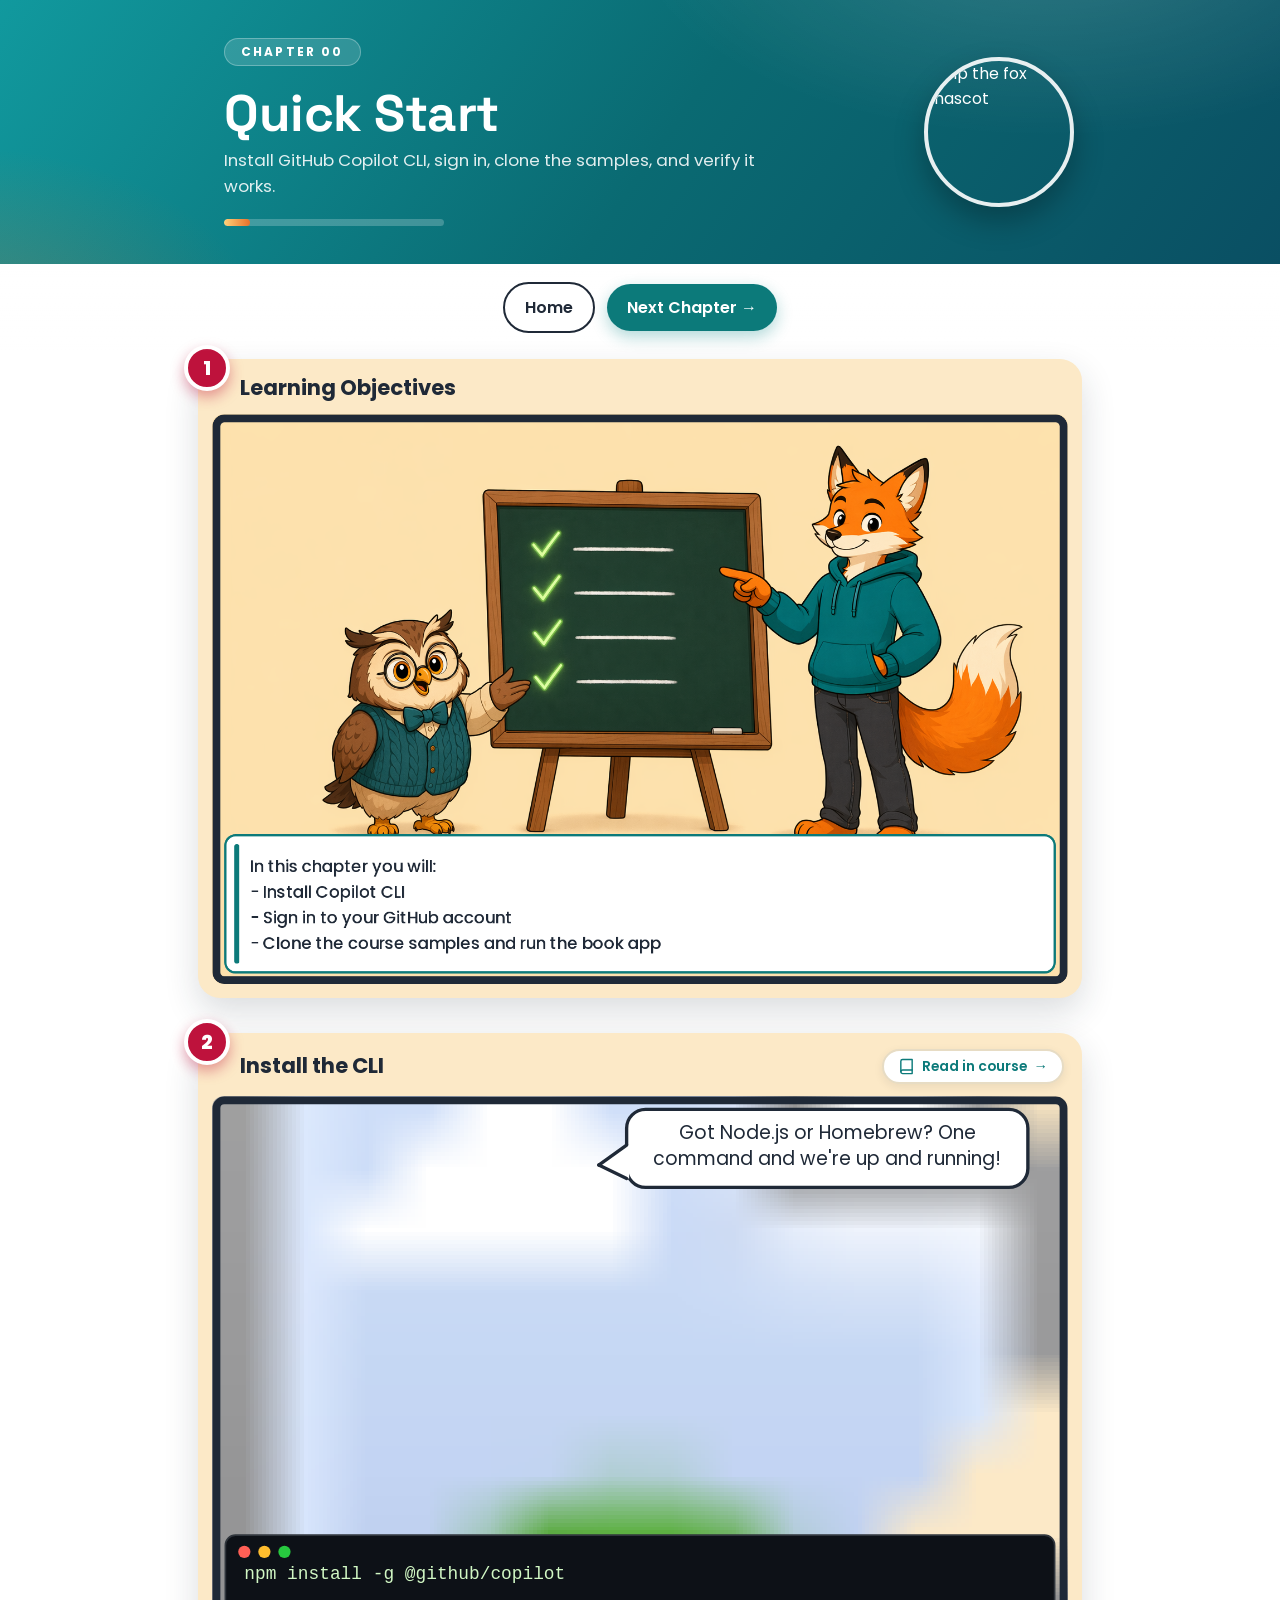
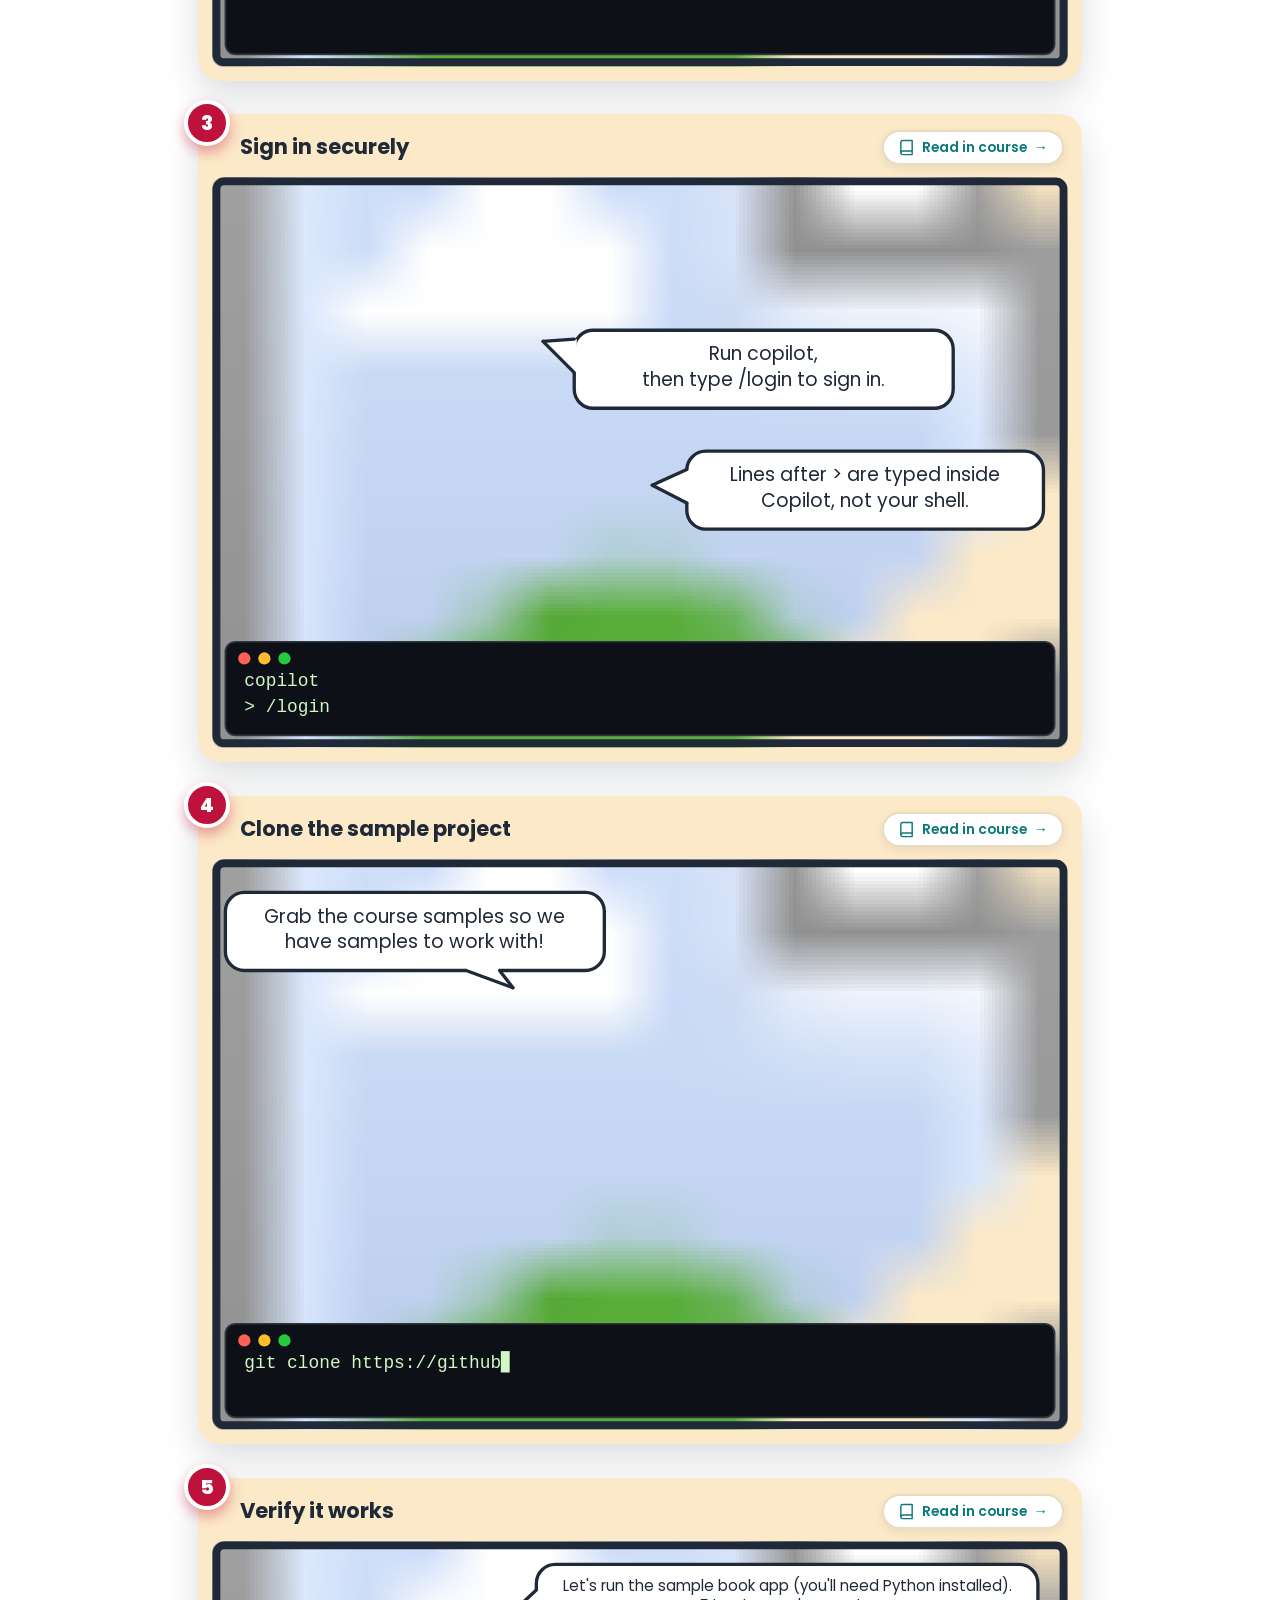
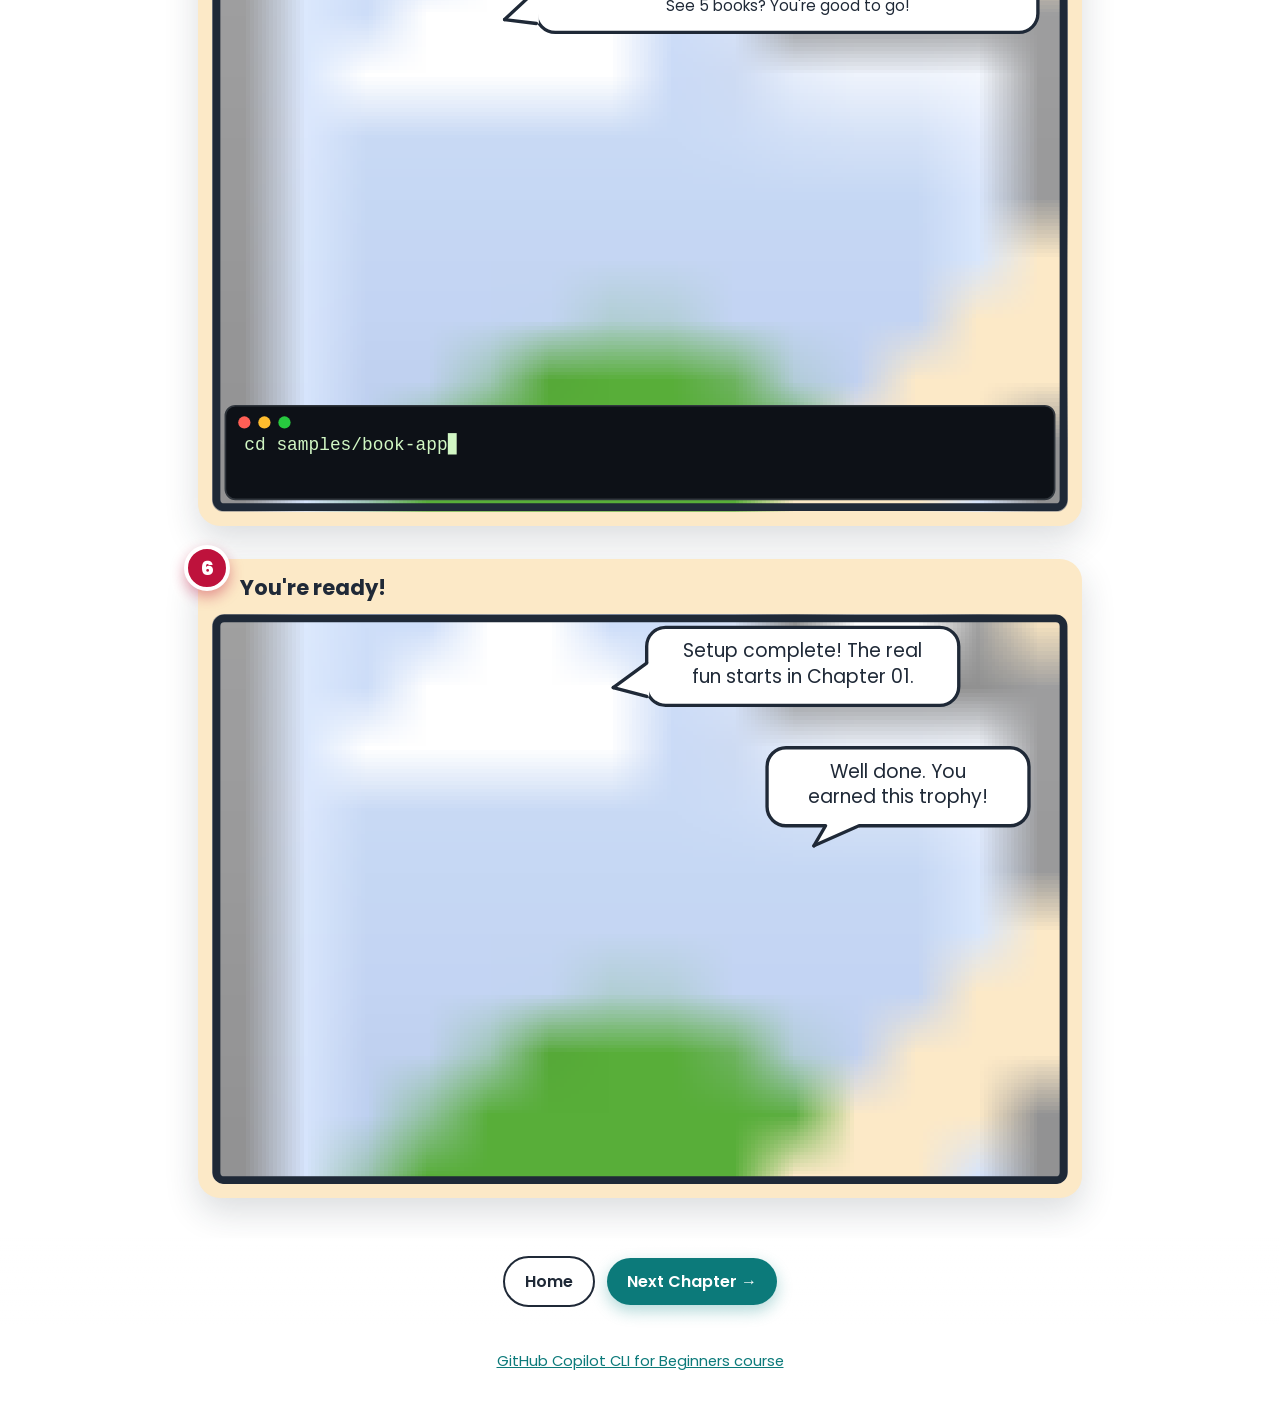
==== docs/chapter-00.html @ 514bdbcf "Refactor code structure for improved readability and maintainability" ====
<!DOCTYPE html>
<!--
  AUTO-GENERATED - DO NOT EDIT THIS FILE.
  It is regenerated by the visual-quickstart-generator skill (build_site.js) and your
  edits here will be overwritten on the next build.
  
  How to make changes:
    - WORDS (page/tab titles, nav labels, site chrome, subtitle, CTA, footer,
      captions, character dialogue, terminal commands, chapter list): edit
      docs/content.yaml (see its top-level `site:` section)
    - STYLES (CSS): edit templates/style.css in the skill
    - HTML STRUCTURE / layout: edit the page templates in build_site.js
      (index_page / chapter_page / banner / nav / panel)
  
  Then rebuild:  npm run build:visual-quickstart
-->
<html lang="en">
<head>
<meta charset="utf-8"/>
<meta name="viewport" content="width=device-width, initial-scale=1"/>
<title>Quick Start - Pip&#x27;s Copilot CLI Comic</title>
<link rel="icon" href="assets/img/pip-hero.png"/>
<link rel="preconnect" href="https://fonts.googleapis.com">
<link rel="preconnect" href="https://fonts.gstatic.com" crossorigin>
<link href="https://fonts.googleapis.com/css2?family=Poppins:wght@500;600;700;800&family=Space+Grotesk:wght@500;600;700&display=swap" rel="stylesheet">
<link rel="stylesheet" href="assets/css/style.css"/>
</head>
<body>
<a class="skip-link" href="#main">Skip to main content</a>
<header class="banner-wrap">
  <div class="banner">
    <span class="chip">CHAPTER 00</span>
    <h1>Quick Start</h1>
    <p class="b-sub">Install GitHub Copilot CLI, sign in, clone the samples, and verify it works.</p>
    <div class="b-track" role="img" aria-label="Course progress: chapter 0 of 8"><i style="width:12%"></i></div>
    <img class="pipav" src="assets/img/pip-avatar-hat.png?v=8444f7c2" alt="Pip the fox mascot"/>
  </div>
</header>
<nav class="nav" aria-label="Chapter"><a class="nav-home" href="index.html">Home</a><a class="nav-btn" href="chapter-01.html"><span class="nav-lbl-full">Next Chapter</span><span class="nav-lbl-short">Next</span>&nbsp;&rarr;</a></nav>
<main id="main" class="strip">
<figure class="cell"><span class="badge">1</span><figcaption class="cap"><span class="cap-title">Learning Objectives</span></figcaption><svg class="panel" viewBox="0 0 1536 1024" role="img" aria-label="Professor Quill and Pip stand beside a chalkboard showing a checklist of four green checkmarks. Details: In this chapter you will: - Install Copilot CLI - Sign in to your GitHub account - Clone the course samples and run the book app" xmlns="http://www.w3.org/2000/svg"><image href="assets/img/objectives.png" x="0" y="0" width="1536" height="1024" preserveAspectRatio="xMidYMid slice"/><g><rect x="24" y="756" width="1488" height="246" rx="18" fill="#ffffff" stroke="#0c7a7a" stroke-width="4"/><rect x="40" y="772" width="9" height="214" rx="4" fill="#0c7a7a"/><text class="details-line" x="68" y="822" font-family="'Poppins',Verdana,Segoe UI,sans-serif" font-weight="500" font-size="30" fill="#1f2937">In this chapter you will:</text><text class="details-line" x="68" y="868" font-family="'Poppins',Verdana,Segoe UI,sans-serif" font-weight="500" font-size="30" fill="#1f2937">- Install Copilot CLI</text><text class="details-line" x="68" y="914" font-family="'Poppins',Verdana,Segoe UI,sans-serif" font-weight="500" font-size="30" fill="#1f2937">- Sign in to your GitHub account</text><text class="details-line" x="68" y="960" font-family="'Poppins',Verdana,Segoe UI,sans-serif" font-weight="500" font-size="30" fill="#1f2937">- Clone the course samples and run the book app</text></g><rect x="8" y="8" width="1520" height="1008" rx="14" fill="none" stroke="#1f2937" stroke-width="14"/></svg></figure>
<figure class="cell"><span class="badge">2</span><figcaption class="cap"><span class="cap-title">Install the CLI</span><a class="cap-link" href="https://github.com/github/copilot-cli-for-beginners/blob/main/00-quick-start/README.md#local-installation" target="_blank" rel="noopener noreferrer" aria-label="Read in course (opens in a new tab)" title="Read this section in the full course"><svg class="cap-ico" viewBox="0 0 24 24" fill="none" stroke="currentColor" stroke-width="2" stroke-linecap="round" stroke-linejoin="round" aria-hidden="true"><path d="M4 19.5A2.5 2.5 0 0 1 6.5 17H20"/><path d="M6.5 2H20v20H6.5A2.5 2.5 0 0 1 4 19.5v-15A2.5 2.5 0 0 1 6.5 2z"/></svg><span class="cap-link-txt">Read in course</span><span class="cap-arrow" aria-hidden="true">&rarr;</span></a></figcaption><div class="panel-wrap"><svg class="panel" viewBox="0 0 1536 1024" role="img" aria-label="Pip gives a thumbs up as software installs onto a laptop. Speech bubble: “Got Node.js or Homebrew? One command and we&#x27;re up and running!”. Terminal: npm install -g @github/copilot; # Or use Homebrew; brew install copilot-cli      # macOS / Linux alternative." xmlns="http://www.w3.org/2000/svg"><image href="assets/img/ch00-install.png" x="0" y="0" width="1536" height="1024" preserveAspectRatio="xMidYMid slice"/><g><rect x="24" y="788" width="1488" height="214" rx="18" fill="#0d1117" stroke="#30363d" stroke-width="3"/><circle cx="58" cy="818" r="11" fill="#ff5f56"/><circle cx="94" cy="818" r="11" fill="#ffbd2e"/><circle cx="130" cy="818" r="11" fill="#27c93f"/></g><g><rect x="744" y="24" width="720" height="140" rx="34" fill="#ffffff" stroke="#1f2937" stroke-width="6"/><polygon points="744,88 694,124 744,148" fill="#ffffff"/><line x1="744" y1="88" x2="744" y2="148" stroke="#ffffff" stroke-width="9"/><line x1="744" y1="88" x2="694" y2="124" stroke="#1f2937" stroke-width="6" stroke-linecap="round"/><line x1="744" y1="148" x2="694" y2="124" stroke="#1f2937" stroke-width="6" stroke-linecap="round"/><text x="1104" y="78" text-anchor="middle" font-family="Poppins,Verdana,sans-serif" font-size="34" fill="#1f2937">Got Node.js or Homebrew? One</text><text x="1104" y="124" text-anchor="middle" font-family="Poppins,Verdana,sans-serif" font-size="34" fill="#1f2937">command and we&#x27;re up and running!</text></g><rect x="8" y="8" width="1520" height="1008" rx="14" fill="none" stroke="#1f2937" stroke-width="14"/></svg><div class="term-text" aria-hidden="true"><div class="term-line" data-full="npm install -g @github/copilot" style="top:81.738%;left:3.776%;width:93.099%;height:4.492%;font-size:2.083cqw"><span>npm install -g @github/copilot</span></div><div class="term-line" data-full="# Or use Homebrew" style="top:86.230%;left:3.776%;width:93.099%;height:4.492%;font-size:2.083cqw"><span># Or use Homebrew</span></div><div class="term-line" data-full="brew install copilot-cli      # macOS / Linux alternative" style="top:90.723%;left:3.776%;width:93.099%;height:4.492%;font-size:2.083cqw"><span>brew install copilot-cli    </span><span class="term-comment">  # macOS / Linux alternative</span></div></div><button class="term-copy" type="button" data-copy="npm install -g @github/copilot" aria-label="Copy command: npm install -g @github/copilot" style="top:82.422%;height:4.492%;left:92.969%;width:5.469%"><span class="tc-box"><svg class="tc-ico" viewBox="0 0 24 24" fill="none" stroke="currentColor" stroke-width="2" stroke-linecap="round" stroke-linejoin="round" aria-hidden="true"><rect x="9" y="9" width="13" height="13" rx="2"/><path d="M5 15H4a2 2 0 0 1-2-2V4a2 2 0 0 1 2-2h9a2 2 0 0 1 2 2v1"/></svg><svg class="tc-chk" viewBox="0 0 24 24" fill="none" stroke="currentColor" stroke-width="3" stroke-linecap="round" stroke-linejoin="round" aria-hidden="true"><path d="M20 6 9 17l-5-5"/></svg></span></button><button class="term-copy" type="button" data-copy="brew install copilot-cli" aria-label="Copy command: brew install copilot-cli" style="top:91.406%;height:4.492%;left:92.969%;width:5.469%"><span class="tc-box"><svg class="tc-ico" viewBox="0 0 24 24" fill="none" stroke="currentColor" stroke-width="2" stroke-linecap="round" stroke-linejoin="round" aria-hidden="true"><rect x="9" y="9" width="13" height="13" rx="2"/><path d="M5 15H4a2 2 0 0 1-2-2V4a2 2 0 0 1 2-2h9a2 2 0 0 1 2 2v1"/></svg><svg class="tc-chk" viewBox="0 0 24 24" fill="none" stroke="currentColor" stroke-width="3" stroke-linecap="round" stroke-linejoin="round" aria-hidden="true"><path d="M20 6 9 17l-5-5"/></svg></span></button></div></figure>
<figure class="cell"><span class="badge">3</span><figcaption class="cap"><span class="cap-title">Sign in securely</span><a class="cap-link" href="https://github.com/github/copilot-cli-for-beginners/blob/main/00-quick-start/README.md#authentication" target="_blank" rel="noopener noreferrer" aria-label="Read in course (opens in a new tab)" title="Read this section in the full course"><svg class="cap-ico" viewBox="0 0 24 24" fill="none" stroke="currentColor" stroke-width="2" stroke-linecap="round" stroke-linejoin="round" aria-hidden="true"><path d="M4 19.5A2.5 2.5 0 0 1 6.5 17H20"/><path d="M6.5 2H20v20H6.5A2.5 2.5 0 0 1 4 19.5v-15A2.5 2.5 0 0 1 6.5 2z"/></svg><span class="cap-link-txt">Read in course</span><span class="cap-arrow" aria-hidden="true">&rarr;</span></a></figcaption><div class="panel-wrap"><svg class="panel" viewBox="0 0 1536 1024" role="img" aria-label="Pip holds a key beside Professor Quill, who shows a phone with a security shield. Speech bubble: “Run copilot, then type /login to sign in.”. Speech bubble: “Lines after &gt; are typed inside Copilot, not your shell.”. Terminal: copilot; &gt; /login." xmlns="http://www.w3.org/2000/svg"><image href="assets/img/ch00-login.png" x="0" y="0" width="1536" height="1024" preserveAspectRatio="xMidYMid slice"/><g><rect x="24" y="834" width="1488" height="168" rx="18" fill="#0d1117" stroke="#30363d" stroke-width="3"/><circle cx="58" cy="864" r="11" fill="#ff5f56"/><circle cx="94" cy="864" r="11" fill="#ffbd2e"/><circle cx="130" cy="864" r="11" fill="#27c93f"/></g><g><rect x="650" y="275" width="680" height="140" rx="34" fill="#ffffff" stroke="#1f2937" stroke-width="6"/><polygon points="650,291 594,295 650,351" fill="#ffffff"/><line x1="650" y1="291" x2="650" y2="351" stroke="#ffffff" stroke-width="9"/><line x1="650" y1="291" x2="594" y2="295" stroke="#1f2937" stroke-width="6" stroke-linecap="round"/><line x1="650" y1="351" x2="594" y2="295" stroke="#1f2937" stroke-width="6" stroke-linecap="round"/><text x="990" y="329" text-anchor="middle" font-family="Poppins,Verdana,sans-serif" font-size="34" fill="#1f2937">Run copilot,</text><text x="990" y="375" text-anchor="middle" font-family="Poppins,Verdana,sans-serif" font-size="34" fill="#1f2937">then type /login to sign in.</text></g><g><rect x="852" y="492" width="640" height="140" rx="34" fill="#ffffff" stroke="#1f2937" stroke-width="6"/><polygon points="852,525 790,553 852,585" fill="#ffffff"/><line x1="852" y1="525" x2="852" y2="585" stroke="#ffffff" stroke-width="9"/><line x1="852" y1="525" x2="790" y2="553" stroke="#1f2937" stroke-width="6" stroke-linecap="round"/><line x1="852" y1="585" x2="790" y2="553" stroke="#1f2937" stroke-width="6" stroke-linecap="round"/><text x="1172" y="546" text-anchor="middle" font-family="Poppins,Verdana,sans-serif" font-size="34" fill="#1f2937">Lines after &gt; are typed inside</text><text x="1172" y="592" text-anchor="middle" font-family="Poppins,Verdana,sans-serif" font-size="34" fill="#1f2937">Copilot, not your shell.</text></g><rect x="8" y="8" width="1520" height="1008" rx="14" fill="none" stroke="#1f2937" stroke-width="14"/></svg><div class="term-text" aria-hidden="true"><div class="term-line" data-full="copilot" style="top:86.230%;left:3.776%;width:93.099%;height:4.492%;font-size:2.083cqw"><span>copilot</span></div><div class="term-line" data-full="&gt; /login" style="top:90.723%;left:3.776%;width:93.099%;height:4.492%;font-size:2.083cqw"><span>&gt; /login</span></div></div><button class="term-copy" type="button" data-copy="copilot" aria-label="Copy command: copilot" style="top:86.914%;height:4.492%;left:92.969%;width:5.469%"><span class="tc-box"><svg class="tc-ico" viewBox="0 0 24 24" fill="none" stroke="currentColor" stroke-width="2" stroke-linecap="round" stroke-linejoin="round" aria-hidden="true"><rect x="9" y="9" width="13" height="13" rx="2"/><path d="M5 15H4a2 2 0 0 1-2-2V4a2 2 0 0 1 2-2h9a2 2 0 0 1 2 2v1"/></svg><svg class="tc-chk" viewBox="0 0 24 24" fill="none" stroke="currentColor" stroke-width="3" stroke-linecap="round" stroke-linejoin="round" aria-hidden="true"><path d="M20 6 9 17l-5-5"/></svg></span></button><button class="term-copy" type="button" data-copy="/login" aria-label="Copy command: /login" style="top:91.406%;height:4.492%;left:92.969%;width:5.469%"><span class="tc-box"><svg class="tc-ico" viewBox="0 0 24 24" fill="none" stroke="currentColor" stroke-width="2" stroke-linecap="round" stroke-linejoin="round" aria-hidden="true"><rect x="9" y="9" width="13" height="13" rx="2"/><path d="M5 15H4a2 2 0 0 1-2-2V4a2 2 0 0 1 2-2h9a2 2 0 0 1 2 2v1"/></svg><svg class="tc-chk" viewBox="0 0 24 24" fill="none" stroke="currentColor" stroke-width="3" stroke-linecap="round" stroke-linejoin="round" aria-hidden="true"><path d="M20 6 9 17l-5-5"/></svg></span></button></div></figure>
<figure class="cell"><span class="badge">4</span><figcaption class="cap"><span class="cap-title">Clone the sample project</span><a class="cap-link" href="https://github.com/github/copilot-cli-for-beginners/blob/main/00-quick-start/README.md" target="_blank" rel="noopener noreferrer" aria-label="Read in course (opens in a new tab)" title="Read this section in the full course"><svg class="cap-ico" viewBox="0 0 24 24" fill="none" stroke="currentColor" stroke-width="2" stroke-linecap="round" stroke-linejoin="round" aria-hidden="true"><path d="M4 19.5A2.5 2.5 0 0 1 6.5 17H20"/><path d="M6.5 2H20v20H6.5A2.5 2.5 0 0 1 4 19.5v-15A2.5 2.5 0 0 1 6.5 2z"/></svg><span class="cap-link-txt">Read in course</span><span class="cap-arrow" aria-hidden="true">&rarr;</span></a></figcaption><div class="panel-wrap"><svg class="panel" viewBox="0 0 1536 1024" role="img" aria-label="Pip copies a folder of project files onto a laptop from a cloud. Speech bubble: “Grab the course samples so we have samples to work with!”. Terminal: git clone https://github.com/github/copilot-cli-for-beginners; cd copilot-cli-for-beginners." xmlns="http://www.w3.org/2000/svg"><image href="assets/img/ch00-clone.png" x="0" y="0" width="1536" height="1024" preserveAspectRatio="xMidYMid slice"/><g><rect x="24" y="834" width="1488" height="168" rx="18" fill="#0d1117" stroke="#30363d" stroke-width="3"/><circle cx="58" cy="864" r="11" fill="#ff5f56"/><circle cx="94" cy="864" r="11" fill="#ffbd2e"/><circle cx="130" cy="864" r="11" fill="#27c93f"/></g><g><rect x="24" y="60" width="680" height="140" rx="34" fill="#ffffff" stroke="#1f2937" stroke-width="6"/><polygon points="456,200 540,231 516,200" fill="#ffffff"/><line x1="456" y1="200" x2="516" y2="200" stroke="#ffffff" stroke-width="9"/><line x1="456" y1="200" x2="540" y2="231" stroke="#1f2937" stroke-width="6" stroke-linecap="round"/><line x1="516" y1="200" x2="540" y2="231" stroke="#1f2937" stroke-width="6" stroke-linecap="round"/><text x="364" y="114" text-anchor="middle" font-family="Poppins,Verdana,sans-serif" font-size="34" fill="#1f2937">Grab the course samples so we</text><text x="364" y="160" text-anchor="middle" font-family="Poppins,Verdana,sans-serif" font-size="34" fill="#1f2937">have samples to work with!</text></g><rect x="8" y="8" width="1520" height="1008" rx="14" fill="none" stroke="#1f2937" stroke-width="14"/></svg><div class="term-text" aria-hidden="true"><div class="term-line" data-full="git clone https://github.com/github/copilot-cli-for-beginners" style="top:86.230%;left:3.776%;width:93.099%;height:4.492%;font-size:2.083cqw"><span>git clone https://github.com/github/copilot-cli-for-beginners</span></div><div class="term-line" data-full="cd copilot-cli-for-beginners" style="top:90.723%;left:3.776%;width:93.099%;height:4.492%;font-size:2.083cqw"><span>cd copilot-cli-for-beginners</span></div></div><button class="term-copy" type="button" data-copy="git clone https://github.com/github/copilot-cli-for-beginners" aria-label="Copy command: git clone https://github.com/github/copilot-cli-for-beginners" style="top:86.914%;height:4.492%;left:92.969%;width:5.469%"><span class="tc-box"><svg class="tc-ico" viewBox="0 0 24 24" fill="none" stroke="currentColor" stroke-width="2" stroke-linecap="round" stroke-linejoin="round" aria-hidden="true"><rect x="9" y="9" width="13" height="13" rx="2"/><path d="M5 15H4a2 2 0 0 1-2-2V4a2 2 0 0 1 2-2h9a2 2 0 0 1 2 2v1"/></svg><svg class="tc-chk" viewBox="0 0 24 24" fill="none" stroke="currentColor" stroke-width="3" stroke-linecap="round" stroke-linejoin="round" aria-hidden="true"><path d="M20 6 9 17l-5-5"/></svg></span></button><button class="term-copy" type="button" data-copy="cd copilot-cli-for-beginners" aria-label="Copy command: cd copilot-cli-for-beginners" style="top:91.406%;height:4.492%;left:92.969%;width:5.469%"><span class="tc-box"><svg class="tc-ico" viewBox="0 0 24 24" fill="none" stroke="currentColor" stroke-width="2" stroke-linecap="round" stroke-linejoin="round" aria-hidden="true"><rect x="9" y="9" width="13" height="13" rx="2"/><path d="M5 15H4a2 2 0 0 1-2-2V4a2 2 0 0 1 2-2h9a2 2 0 0 1 2 2v1"/></svg><svg class="tc-chk" viewBox="0 0 24 24" fill="none" stroke="currentColor" stroke-width="3" stroke-linecap="round" stroke-linejoin="round" aria-hidden="true"><path d="M20 6 9 17l-5-5"/></svg></span></button></div></figure>
<figure class="cell"><span class="badge">5</span><figcaption class="cap"><span class="cap-title">Verify it works</span><a class="cap-link" href="https://github.com/github/copilot-cli-for-beginners/blob/main/00-quick-start/README.md#verify-it-works" target="_blank" rel="noopener noreferrer" aria-label="Read in course (opens in a new tab)" title="Read this section in the full course"><svg class="cap-ico" viewBox="0 0 24 24" fill="none" stroke="currentColor" stroke-width="2" stroke-linecap="round" stroke-linejoin="round" aria-hidden="true"><path d="M4 19.5A2.5 2.5 0 0 1 6.5 17H20"/><path d="M6.5 2H20v20H6.5A2.5 2.5 0 0 1 4 19.5v-15A2.5 2.5 0 0 1 6.5 2z"/></svg><span class="cap-link-txt">Read in course</span><span class="cap-arrow" aria-hidden="true">&rarr;</span></a></figcaption><div class="panel-wrap"><svg class="panel" viewBox="0 0 1536 1024" role="img" aria-label="Pip points at a laptop showing books and a green check. Speech bubble: “Let&#x27;s run the sample book app (you&#x27;ll need Python installed). See 5 books? You&#x27;re good to go!”. Terminal: cd samples/book-app-project; python book_app.py list." xmlns="http://www.w3.org/2000/svg"><image href="assets/img/ch00-verify.png" x="0" y="0" width="1536" height="1024" preserveAspectRatio="xMidYMid slice"/><g><rect x="24" y="834" width="1488" height="168" rx="18" fill="#0d1117" stroke="#30363d" stroke-width="3"/><circle cx="58" cy="864" r="11" fill="#ff5f56"/><circle cx="94" cy="864" r="11" fill="#ffbd2e"/><circle cx="130" cy="864" r="11" fill="#27c93f"/></g><g><rect x="582" y="42" width="900" height="122" rx="34" fill="#ffffff" stroke="#1f2937" stroke-width="6"/><polygon points="582,88 525,141 582,148" fill="#ffffff"/><line x1="582" y1="88" x2="582" y2="148" stroke="#ffffff" stroke-width="9"/><line x1="582" y1="88" x2="525" y2="141" stroke="#1f2937" stroke-width="6" stroke-linecap="round"/><line x1="582" y1="148" x2="525" y2="141" stroke="#1f2937" stroke-width="6" stroke-linecap="round"/><text x="1032" y="89" text-anchor="middle" font-family="Poppins,Verdana,sans-serif" font-size="27" fill="#1f2937">Let&#x27;s run the sample book app (you&#x27;ll need Python installed).</text><text x="1032" y="126" text-anchor="middle" font-family="Poppins,Verdana,sans-serif" font-size="27" fill="#1f2937">See 5 books? You&#x27;re good to go!</text></g><rect x="8" y="8" width="1520" height="1008" rx="14" fill="none" stroke="#1f2937" stroke-width="14"/></svg><div class="term-text" aria-hidden="true"><div class="term-line" data-full="cd samples/book-app-project" style="top:86.230%;left:3.776%;width:93.099%;height:4.492%;font-size:2.083cqw"><span>cd samples/book-app-project</span></div><div class="term-line" data-full="python book_app.py list" style="top:90.723%;left:3.776%;width:93.099%;height:4.492%;font-size:2.083cqw"><span>python book_app.py list</span></div></div><button class="term-copy" type="button" data-copy="cd samples/book-app-project" aria-label="Copy command: cd samples/book-app-project" style="top:86.914%;height:4.492%;left:92.969%;width:5.469%"><span class="tc-box"><svg class="tc-ico" viewBox="0 0 24 24" fill="none" stroke="currentColor" stroke-width="2" stroke-linecap="round" stroke-linejoin="round" aria-hidden="true"><rect x="9" y="9" width="13" height="13" rx="2"/><path d="M5 15H4a2 2 0 0 1-2-2V4a2 2 0 0 1 2-2h9a2 2 0 0 1 2 2v1"/></svg><svg class="tc-chk" viewBox="0 0 24 24" fill="none" stroke="currentColor" stroke-width="3" stroke-linecap="round" stroke-linejoin="round" aria-hidden="true"><path d="M20 6 9 17l-5-5"/></svg></span></button><button class="term-copy" type="button" data-copy="python book_app.py list" aria-label="Copy command: python book_app.py list" style="top:91.406%;height:4.492%;left:92.969%;width:5.469%"><span class="tc-box"><svg class="tc-ico" viewBox="0 0 24 24" fill="none" stroke="currentColor" stroke-width="2" stroke-linecap="round" stroke-linejoin="round" aria-hidden="true"><rect x="9" y="9" width="13" height="13" rx="2"/><path d="M5 15H4a2 2 0 0 1-2-2V4a2 2 0 0 1 2-2h9a2 2 0 0 1 2 2v1"/></svg><svg class="tc-chk" viewBox="0 0 24 24" fill="none" stroke="currentColor" stroke-width="3" stroke-linecap="round" stroke-linejoin="round" aria-hidden="true"><path d="M20 6 9 17l-5-5"/></svg></span></button></div></figure>
<figure class="cell"><span class="badge">6</span><figcaption class="cap"><span class="cap-title">You&#x27;re ready!</span></figcaption><svg class="panel" viewBox="0 0 1536 1024" role="img" aria-label="Pip cheers beside Professor Quill, who gives a thumbs up next to a trophy. Speech bubble: “Setup complete! The real fun starts in Chapter 01.”. Speech bubble: “Well done. You earned this trophy!”." xmlns="http://www.w3.org/2000/svg"><image href="assets/img/ch00-ready.png" x="0" y="0" width="1536" height="1024" preserveAspectRatio="xMidYMid slice"/><g><rect x="780" y="24" width="560" height="140" rx="34" fill="#ffffff" stroke="#1f2937" stroke-width="6"/><polygon points="780,88 720,132 780,148" fill="#ffffff"/><line x1="780" y1="88" x2="780" y2="148" stroke="#ffffff" stroke-width="9"/><line x1="780" y1="88" x2="720" y2="132" stroke="#1f2937" stroke-width="6" stroke-linecap="round"/><line x1="780" y1="148" x2="720" y2="132" stroke="#1f2937" stroke-width="6" stroke-linecap="round"/><text x="1060" y="78" text-anchor="middle" font-family="Poppins,Verdana,sans-serif" font-size="34" fill="#1f2937">Setup complete! The real</text><text x="1060" y="124" text-anchor="middle" font-family="Poppins,Verdana,sans-serif" font-size="34" fill="#1f2937">fun starts in Chapter 01.</text></g><g><rect x="996" y="240" width="470" height="140" rx="34" fill="#ffffff" stroke="#1f2937" stroke-width="6"/><polygon points="1101,380 1080,416 1161,380" fill="#ffffff"/><line x1="1101" y1="380" x2="1161" y2="380" stroke="#ffffff" stroke-width="9"/><line x1="1101" y1="380" x2="1080" y2="416" stroke="#1f2937" stroke-width="6" stroke-linecap="round"/><line x1="1161" y1="380" x2="1080" y2="416" stroke="#1f2937" stroke-width="6" stroke-linecap="round"/><text x="1231" y="294" text-anchor="middle" font-family="Poppins,Verdana,sans-serif" font-size="34" fill="#1f2937">Well done. You</text><text x="1231" y="340" text-anchor="middle" font-family="Poppins,Verdana,sans-serif" font-size="34" fill="#1f2937">earned this trophy!</text></g><rect x="8" y="8" width="1520" height="1008" rx="14" fill="none" stroke="#1f2937" stroke-width="14"/></svg></figure>
</main>
<nav class="nav" aria-label="Chapter (bottom)"><a class="nav-home" href="index.html">Home</a><a class="nav-btn" href="chapter-01.html"><span class="nav-lbl-full">Next Chapter</span><span class="nav-lbl-short">Next</span>&nbsp;&rarr;</a></nav>
<footer class="foot"><a href="https://github.com/github/copilot-cli-for-beginners">GitHub Copilot CLI for Beginners course</a></footer>
<div id="copy-status" class="sr-only" role="status" aria-live="polite"></div>
<script>
(function(){
  var root=document.documentElement;
  var mq=window.matchMedia&&window.matchMedia('(prefers-reduced-motion: reduce)');
  var reduce=mq&&mq.matches;

  // --- per-line copy buttons drawn inside the terminal SVG ---
  function flash(el){
    el.classList.add('copied');
    var s=document.getElementById('copy-status');
    if(s){ s.textContent=''; s.textContent='Copied!'; }
    setTimeout(function(){el.classList.remove('copied');},1300);
  }
  function legacyCopy(text){
    var ta=document.createElement('textarea'); ta.value=text;
    ta.setAttribute('readonly',''); ta.style.position='fixed'; ta.style.opacity='0';
    document.body.appendChild(ta); ta.select();
    try{document.execCommand('copy');}catch(e){}
    document.body.removeChild(ta);
  }
  function copyText(text,el){
    if(navigator.clipboard&&navigator.clipboard.writeText){
      navigator.clipboard.writeText(text).then(function(){flash(el);},
                                               function(){legacyCopy(text);flash(el);});
    } else { legacyCopy(text);flash(el); }
  }
  [].forEach.call(document.querySelectorAll('.term-copy'),function(el){
    // real <button>: native Enter/Space activation, so only wire click
    el.addEventListener('click',function(){copyText(el.getAttribute('data-copy')||'',el);});
  });

  // --- "view file" buttons open a native <dialog> showing the embedded file ---
  [].forEach.call(document.querySelectorAll('.file-view-btn'),function(btn){
    btn.addEventListener('click',function(){
      var dlg=document.getElementById(btn.getAttribute('data-dialog'));
      if(dlg&&typeof dlg.showModal==='function'){ dlg.showModal(); }
      else if(dlg){ dlg.setAttribute('open',''); }
    });
  });
  [].forEach.call(document.querySelectorAll('dialog.file-dialog'),function(dlg){
    var close=dlg.querySelector('[data-close]');
    if(close) close.addEventListener('click',function(){dlg.close();});
    // click on the backdrop (outside the dialog content) closes it
    dlg.addEventListener('click',function(e){ if(e.target===dlg) dlg.close(); });
  });

  if(reduce) return;                 // honor reduced motion: skip reveal + typing
  root.classList.add('anim-ready');  // arms the hidden-then-reveal CSS

  // --- terminal typewriter: types each command line, then a blinking cursor ---
  var CURSOR='\u258b';
  function typeTerminal(fig){
    if(fig.getAttribute('data-typed')) return; fig.setAttribute('data-typed','1');
    var lines=[].slice.call(fig.querySelectorAll('.term-line'));
    if(!lines.length) return;
    lines.forEach(function(el){ el.setAttribute('data-rich',el.innerHTML); el.textContent=''; });
    var i=0;
    (function nextLine(){
      if(i>=lines.length) return;
      var el=lines[i], full=el.getAttribute('data-full')||'', n=0;
      (function step(){
        n++; el.textContent=full.slice(0,n)+CURSOR;
        if(n<full.length){ setTimeout(step,24); return; }
        el.innerHTML=el.getAttribute('data-rich');      // restore dimmed comments
        i++;
        if(i<lines.length) setTimeout(nextLine,220);     // stop cleanly: no resting cursor
      })();
    })();
  }

  // --- scroll-reveal frames as they enter the viewport ---
  var cells=[].slice.call(document.querySelectorAll('main.strip .cell'));
  function reveal(fig){
    fig.classList.add('in-view');
    if(fig.querySelector('.term-line')) setTimeout(function(){typeTerminal(fig);},340);
  }
  if('IntersectionObserver' in window){
    var io=new IntersectionObserver(function(entries){
      entries.forEach(function(en){
        if(!en.isIntersecting) return;
        reveal(en.target); io.unobserve(en.target);
      });
    },{threshold:0.25, rootMargin:'0px 0px -8% 0px'});
    cells.forEach(function(c){io.observe(c);});
  } else {
    cells.forEach(reveal);
  }
})();
</script>
</body>
</html>
---- docs/assets/css/style.css ----
/*
  AUTO-GENERATED - DO NOT EDIT THIS FILE.
  It is regenerated by the visual-quickstart-generator skill (build_site.js) and your
  edits here will be overwritten on the next build.
  
  How to make changes:
    - WORDS (page/tab titles, nav labels, site chrome, subtitle, CTA, footer,
      captions, character dialogue, terminal commands, chapter list): edit
      docs/content.yaml (see its top-level `site:` section)
    - STYLES (CSS): edit templates/style.css in the skill
    - HTML STRUCTURE / layout: edit the page templates in build_site.js
      (index_page / chapter_page / banner / nav / panel)
  
  Then rebuild:  npm run build:visual-quickstart
*/
:root{
  --ink:#1f2937; --cream:#fdf3df; --card:#fce9c7; --teal:#0c7a7a; --accent:#be123c;
  --focus:#0b66c2;
  --shadow:0 14px 34px rgba(31,41,55,.16);
}
*{box-sizing:border-box}
body{margin:0;font-family:'Poppins',Verdana,Segoe UI,sans-serif;color:var(--ink);
  background:#ffffff;
  min-height:100vh}
a{color:var(--teal)}
/* visually-hidden helper (still exposed to assistive tech) */
.sr-only{position:absolute;width:1px;height:1px;padding:0;margin:-1px;overflow:hidden;
  clip:rect(0,0,0,0);white-space:nowrap;border:0}
/* skip-to-content link: off-screen until focused, then pinned top-left */
.skip-link{position:fixed;left:8px;top:-100px;z-index:60;background:#fff;color:var(--ink);
  font-weight:700;padding:12px 18px;border-radius:10px;text-decoration:none;
  border:2px solid var(--focus);box-shadow:0 8px 24px rgba(0,0,0,.25);
  transition:top .15s ease}
.skip-link:focus{top:8px}
/* consistent keyboard focus indicators across interactive controls */
.nav-home:focus-visible,.chapter-select summary:focus-visible,
.cs-options a:focus-visible,.skip-link:focus-visible,.foot a:focus-visible{
  outline:3px solid var(--focus);outline-offset:2px}
.nav-btn:focus-visible,.cta:focus-visible{
  outline:3px solid #fff;outline-offset:2px;box-shadow:0 0 0 6px var(--focus)}
/* chapter banner (Option 2) - full-width band, content centered */
.banner-wrap{position:relative;width:100%;overflow:hidden;color:#fff;
  background:linear-gradient(125deg,#11999e 0%,#0a6a72 52%,#0a4f63 100%);
}
.banner-wrap::after{content:"";position:absolute;inset:0;z-index:1;pointer-events:none;background:
  radial-gradient(600px 300px at 82% -28%,rgba(255,255,255,.16),transparent 70%),
  radial-gradient(440px 280px at -3% 130%,rgba(232,112,42,.28),transparent 70%)}
.banner{position:relative;z-index:2;max-width:920px;margin:0 auto;
  padding:38px 188px 38px 44px}
.banner>*{position:relative;z-index:2}
.banner .chip{display:inline-block;background:rgba(255,255,255,.15);
  border:1px solid rgba(255,255,255,.28);padding:7px 16px;border-radius:999px;
  font:700 12px/1 'Poppins',sans-serif;letter-spacing:.18em}
.banner h1{font:700 clamp(2rem,5.4vw,3.2rem)/1.03 'Space Grotesk','Poppins',sans-serif;
  margin:.42em 0 .14em;letter-spacing:-.5px}
.banner .b-sub{color:rgba(255,255,255,.88);max-width:540px;margin:0;font-size:1.05rem}
.banner .b-track{height:7px;width:220px;margin-top:20px;border-radius:4px;overflow:hidden;
  background:rgba(255,255,255,.22)}
.banner .b-track i{display:block;height:100%;border-radius:4px;
  background:linear-gradient(90deg,#ffd27a,#e8702a)}
.banner .pipav{position:absolute;right:26px;top:50%;transform:translateY(-50%);
  width:150px;height:150px;object-fit:cover;border-radius:50%;
  border:4px solid rgba(255,255,255,.9);box-shadow:0 14px 30px rgba(0,0,0,.28)}
@media(max-width:600px){
  .banner{display:flex;flex-direction:column;align-items:center;
    padding:30px 26px 26px;text-align:center}
  .banner .pipav{order:-1;position:static;transform:none;
    margin:0 0 16px;width:104px;height:104px}
}
/* nav */
.nav{display:flex;gap:12px;justify-content:center;align-items:center;
  flex-wrap:wrap;padding:18px 16px;position:sticky;top:0;z-index:5;
  background:linear-gradient(#ffffff,rgba(255,255,255,.86) 70%,rgba(255,255,255,0))}
.nav-btn,.nav-home{display:inline-block;text-decoration:none;font-weight:600;
  padding:11px 20px;border-radius:999px}
.nav-btn{background:var(--teal);color:#fff;box-shadow:0 6px 16px rgba(15,138,138,.32)}
.nav-btn:hover{filter:brightness(1.06);transform:translateY(-1px)}
.nav-home{background:#fff;border:2px solid var(--ink);color:var(--ink)}
.nav-btn.disabled{background:#cfc8b8;color:#fff;box-shadow:none;cursor:default}
.nav-lbl-short{display:none}
@media(max-width:540px){
  .nav{gap:8px;padding:14px 10px}
  .nav-btn,.nav-home{padding:11px 18px;font-size:.98rem}
  .nav-lbl-full{display:none}
  .nav-lbl-short{display:inline}
}
/* comic strip */
.strip{max-width:920px;margin:0 auto;padding:8px 18px 40px;
  display:flex;flex-direction:column;gap:34px}
.cell{position:relative;margin:0;background:var(--card);border-radius:22px;
  padding:14px;box-shadow:var(--shadow)}
.cell .panel{display:block;width:100%;height:auto;border-radius:12px}
.cap{display:flex;flex-wrap:wrap;align-items:center;gap:8px 12px;font-weight:700;
  font-size:1.325rem;color:var(--ink);margin:2px 4px 12px;padding-left:24px;line-height:1.25}
.cap-title{flex:1 1 auto;min-width:0}
.badge{position:absolute;top:-14px;left:-14px;z-index:2;width:46px;height:46px;
  display:grid;place-items:center;border-radius:50%;background:var(--accent);
  color:#fff;font-weight:800;font-size:1.25rem;border:4px solid #fff;
  box-shadow:0 6px 14px rgba(190,18,60,.4)}
/* 'Read in course' deep-link pill, right-aligned on the caption row */
.cap-link{flex:0 0 auto;margin-left:auto;display:inline-flex;align-items:center;gap:7px;
  white-space:nowrap;font-size:.86rem;font-weight:600;line-height:1;color:var(--teal);
  text-decoration:none;background:#fff;border:2px solid #e7dcc4;border-radius:999px;
  padding:7px 14px;box-shadow:0 3px 10px rgba(31,41,55,.08);
  transition:background .15s ease,color .15s ease,border-color .15s ease,transform .15s ease}
.cap-link:hover{background:var(--teal);color:#fff;border-color:var(--teal);transform:translateY(-1px)}
.cap-link:focus-visible{outline:3px solid var(--focus);outline-offset:2px}
.cap-ico{width:17px;height:17px;flex:0 0 auto}
.cap-arrow{font-size:1.05em;line-height:1}
.foot{text-align:center;color:#6c6657;font-size:.92rem;padding:26px 18px 46px}
/* home */
body.home{display:flex;flex-direction:column;min-height:100vh}
.home-banner{display:flex;align-items:center;gap:34px;padding:40px 44px}
.home-banner .b-copy{min-width:0;flex:1}
.home-banner .home-av{flex:0 0 auto;width:170px;height:170px;object-fit:cover;
  border-radius:50%;border:4px solid rgba(255,255,255,.9);
  box-shadow:0 14px 30px rgba(0,0,0,.28)}
.home-banner h1{margin:.28em 0 .2em}
.home-banner .b-sub{font-size:1.06rem;max-width:none;margin-bottom:24px}
.home-banner .cta{margin-top:4px}
@media(max-width:760px){
  .home-banner{flex-direction:column;text-align:center;padding:32px 26px}
  .home-banner .home-av{order:-1;width:120px;height:120px;margin-bottom:6px}
  .home-banner .b-sub{margin-left:auto;margin-right:auto}
}
.home-main{flex:1;width:100%;max-width:920px;margin:0 auto;padding:20px 20px 40px;
  display:flex;flex-direction:column}
.home-intro{margin:6px 0 0}
.home-intro .cap{justify-content:center;text-align:center;padding-left:0;font-size:1.40rem}
.home-intro .cap-title{flex:0 1 auto}
.intro-cta{text-align:center;margin:24px auto 0}
.intro-cta .cta{border:3px solid #fff;box-shadow:0 10px 24px rgba(0,0,0,.40)}
.intro-cta .cta:hover{transform:translateY(-2px)}
.cta{display:inline-block;background:var(--accent);color:#fff;text-decoration:none;
  font-weight:700;font-size:1.12rem;padding:14px 30px;border-radius:999px;
  box-shadow:0 10px 22px rgba(190,18,60,.4)}
.cta:hover{transform:translateY(-2px)}
/* custom chapter selector */
.chapter-select{position:relative;max-width:560px;width:100%;margin:26px auto 0}
.chapter-select summary{list-style:none;cursor:pointer;display:flex;align-items:center;
  justify-content:space-between;background:#fff;border:2px solid #efe4cb;border-radius:16px;
  padding:18px 24px;font-weight:700;font-size:1.14rem;color:var(--ink);
  box-shadow:0 6px 16px rgba(31,41,55,.08);transition:border-color .2s}
.chapter-select summary::-webkit-details-marker{display:none}
.chapter-select summary::after{content:"";flex:0 0 auto;width:11px;height:11px;
  border-right:3px solid var(--teal);border-bottom:3px solid var(--teal);
  transform:rotate(45deg);transition:transform .25s;margin-left:14px}
.chapter-select[open] summary::after{transform:rotate(-135deg)}
.chapter-select summary:hover{border-color:var(--teal)}
.cs-options{position:fixed;z-index:30;
  background:#fff;border:2px solid #efe4cb;border-radius:16px;padding:8px;
  max-height:min(56vh,360px);overflow-y:auto;-webkit-overflow-scrolling:touch;
  box-shadow:0 20px 44px rgba(31,41,55,.22)}
.cs-options a,.cs-soon{display:flex;flex-direction:column;gap:2px;text-decoration:none;
  border-radius:11px;padding:13px 16px;color:var(--ink)}
.cs-options a:hover{background:#f4eddf}
.cs-options b{font-size:1.08rem}
.cs-options a span,.cs-soon span{color:#6c6657;font-weight:500;font-size:.95rem}
.cs-soon{opacity:.55;cursor:default}
@media(max-width:600px){
  .strip{padding:4px 8px 28px;gap:20px}
  .cell{padding:8px;border-radius:16px}
  .cap{font-size:1.225rem;padding-left:28px;margin:2px 4px 8px}
  .home-main{padding:14px 8px 32px}
  .badge{width:38px;height:38px;font-size:1.05rem;top:-12px;left:-8px}
  .cap-link{font-size:.8rem;padding:6px 12px}
}
/* ===== starter engagement layer: scroll reveal - typewriter - copy ===== */
/* Hidden initial state is only armed once JS adds .anim-ready, so no-JS and
   reduced-motion users still see every frame fully rendered. */
.anim-ready main.strip .cell{opacity:0;transform:translateY(26px);
  will-change:opacity,transform;
  transition:opacity .6s cubic-bezier(.22,.61,.36,1),transform .6s cubic-bezier(.22,.61,.36,1)}
.anim-ready main.strip .cell.in-view{opacity:1;transform:none}
.anim-ready main.strip .cell .badge{transform:scale(.2);opacity:0;
  transition:transform .5s cubic-bezier(.34,1.56,.64,1) .14s,opacity .3s ease .14s}
.anim-ready main.strip .cell.in-view .badge{transform:scale(1);opacity:1}
/* per-command copy buttons: real HTML <button>s overlaid on the terminal bar
   (kept OUTSIDE the role="img" panel SVG so they stay keyboard/AT accessible).
   Positioned by % over .panel-wrap, which exactly bounds the fixed-ratio SVG. */
.panel-wrap{position:relative;display:block;container-type:inline-size}
.term-copy{position:absolute;margin:0;padding:0 1.2cqw 0 0;border:0;background:transparent;
  display:flex;align-items:center;justify-content:flex-end;cursor:pointer;
  -webkit-tap-highlight-color:transparent}
.term-copy .tc-box{position:relative;height:74%;aspect-ratio:1;display:grid;
  place-items:center;border-radius:22%;border:1px solid #30363d;background:#21262d;
  opacity:0;transition:opacity .15s ease,background .15s ease}
.term-copy:hover .tc-box,.term-copy:focus-visible .tc-box{opacity:1}
.term-copy:hover .tc-box{background:#30363d}
.term-copy:focus{outline:none}
.term-copy:focus-visible .tc-box{outline:2px solid #58a6ff;outline-offset:2px}
.term-copy .tc-box svg{position:absolute;width:62%;height:62%;transition:opacity .15s ease}
.term-copy .tc-ico{color:#8b949e}
.term-copy:hover .tc-ico{color:#c9d1d9}
.term-copy .tc-chk{color:#3fb950;opacity:0}
.term-copy.copied .tc-ico{opacity:0}
.term-copy.copied .tc-chk{opacity:1}
.term-copy.copied .tc-box{border-color:#3fb950}
/* touch devices have no hover: keep the copy icons visible there */
@media(hover:none){.term-copy .tc-box{opacity:1}}

/* selectable command text: real HTML drawn over the SVG terminal bar (the SVG
   paints only the bar + dots). Each line is positioned to sit on the bar and
   scales with the panel via the cqw font-size set inline. */
.term-text{position:absolute;inset:0;pointer-events:none}
.term-text .term-line{position:absolute;display:flex;align-items:center;margin:0;
  font-family:ui-monospace,Menlo,Consolas,monospace;color:#d1f7c4;line-height:1;
  white-space:pre;overflow:hidden;cursor:text;pointer-events:auto;
  -webkit-user-select:text;user-select:text}
.term-text .term-comment{color:#6e7681}

/* "view file" pill overlaid on a details card, sized in cqw so it scales with
   the panel (matched to the card's ~1.95cqw prose); opens the matching <dialog>.
   Kept OUTSIDE the role="img" SVG. */
.file-view-btn{position:absolute;right:3.2cqw;transform:translateY(-50%);
  display:inline-flex;align-items:center;gap:0.9cqw;margin:0;cursor:pointer;
  border:0;border-radius:999px;padding:0.85cqw 1.8cqw;background:var(--teal);color:#fff;
  font-family:'Poppins',Verdana,Segoe UI,sans-serif;font-weight:600;font-size:1.95cqw;
  line-height:1;box-shadow:0 0.4cqw 1.1cqw rgba(12,122,122,.32);
  transition:transform .12s ease,box-shadow .12s ease,background .12s ease;
  -webkit-tap-highlight-color:transparent}
.file-view-btn .fv-ico{width:2.3cqw;height:2.3cqw;flex:0 0 auto}
.file-view-btn:hover{background:#0a6a6a;transform:translateY(-50%) scale(1.03)}
.file-view-btn:focus{outline:none}
.file-view-btn:focus-visible{outline:0.4cqw solid var(--focus);outline-offset:0.3cqw}

/* modal file viewer */
.file-dialog{border:0;border-radius:16px;padding:0;width:min(880px,94vw);
  max-height:82vh;overflow:hidden;
  color:var(--ink);background:#fff;box-shadow:0 24px 64px rgba(15,23,42,.4)}
.file-dialog[open]{display:flex;flex-direction:column}
.file-dialog::backdrop{background:rgba(15,23,42,.55)}
.fd-head{flex:0 0 auto;display:flex;align-items:center;gap:10px;padding:13px 16px;
  background:var(--teal);color:#fff}
.fd-head .fv-ico{width:20px;height:20px;flex:0 0 auto}
.fd-name{font-family:ui-monospace,Menlo,Consolas,monospace;font-weight:600;font-size:1rem}
.fd-close{margin-left:auto;border:0;background:transparent;color:#fff;cursor:pointer;
  font-size:1.7rem;line-height:1;padding:0 4px;border-radius:8px}
.fd-close:hover{background:rgba(255,255,255,.18)}
.fd-close:focus-visible{outline:2px solid #fff;outline-offset:2px}
.fd-body{flex:1 1 auto;min-height:0;margin:0;padding:18px 20px;overflow:auto;
  background:#0d1117;color:#d1f7c4;font-family:ui-monospace,Menlo,Consolas,monospace;
  font-size:.86rem;line-height:1.55;white-space:pre;tab-size:2}
/* ===== homepage entrance: the opening panel comes alive on load ===== */
/* Pure CSS (runs on first paint, no JS). Fill-mode 'both' supplies the hidden
   start state, so removing the animation (reduced motion) leaves things visible. */
@keyframes home-rise{from{opacity:0;transform:translateY(-18px)}to{opacity:1;transform:none}}
@keyframes home-fade-up{from{opacity:0;transform:translateY(20px)}to{opacity:1;transform:none}}
@keyframes home-panel-in{from{opacity:0;transform:scale(.97)}to{opacity:1;transform:none}}
@keyframes home-bubble-pop{0%{opacity:0;transform:scale(.5)}70%{opacity:1;transform:scale(1.06)}100%{opacity:1;transform:scale(1)}}
@keyframes home-av-wave{0%{opacity:0;transform:scale(.6) rotate(-12deg)}55%{opacity:1;transform:scale(1.05) rotate(9deg)}72%{transform:rotate(-5deg)}86%{transform:rotate(3deg)}100%{opacity:1;transform:scale(1) rotate(0)}}
body.home .banner-wrap{animation:home-rise .6s ease both}
body.home .home-av{transform-origin:62% 88%;animation:home-av-wave 1s cubic-bezier(.34,1.56,.64,1) .1s both}
body.home .home-intro{animation:home-panel-in .6s ease .15s both}
body.home .home-intro .cap{animation:home-fade-up .55s ease .3s both}
body.home .home-intro .panel > g{transform-box:fill-box;transform-origin:center;
  animation:home-bubble-pop .55s cubic-bezier(.34,1.56,.64,1) both}
body.home .home-intro .panel > g:nth-of-type(1){animation-delay:.6s}
body.home .home-intro .panel > g:nth-of-type(2){animation-delay:2.6s}
body.home .home-intro .panel > g:nth-of-type(3){animation-delay:4.6s}
/* CTA and chapter selector are NOT animated: they must be clickable immediately. */
@media(prefers-reduced-motion:reduce){
  .anim-ready main.strip .cell,
  .anim-ready main.strip .cell .badge{opacity:1;transform:none;transition:none}
  .term-copy .tc-box,.term-copy .tc-box svg{transition:none}
  .cap-link{transition:none}
  body.home .banner-wrap,body.home .home-av,body.home .home-intro,
  body.home .home-intro .cap,body.home .home-intro .panel > g{animation:none}
}
/* Windows High Contrast / forced-colors: keep controls and focus visible */
@media (forced-colors: active){
  .nav-btn,.nav-home,.cta,.cap-link,.skip-link,.chapter-select summary,
  .term-copy .tc-box{border:1px solid ButtonText}
  .nav-btn:focus-visible,.nav-home:focus-visible,.cta:focus-visible,
  .cap-link:focus-visible,.skip-link:focus-visible,
  .chapter-select summary:focus-visible,.cs-options a:focus-visible,
  .term-copy:focus-visible .tc-box,.foot a:focus-visible{
    outline:3px solid Highlight;outline-offset:2px}
}
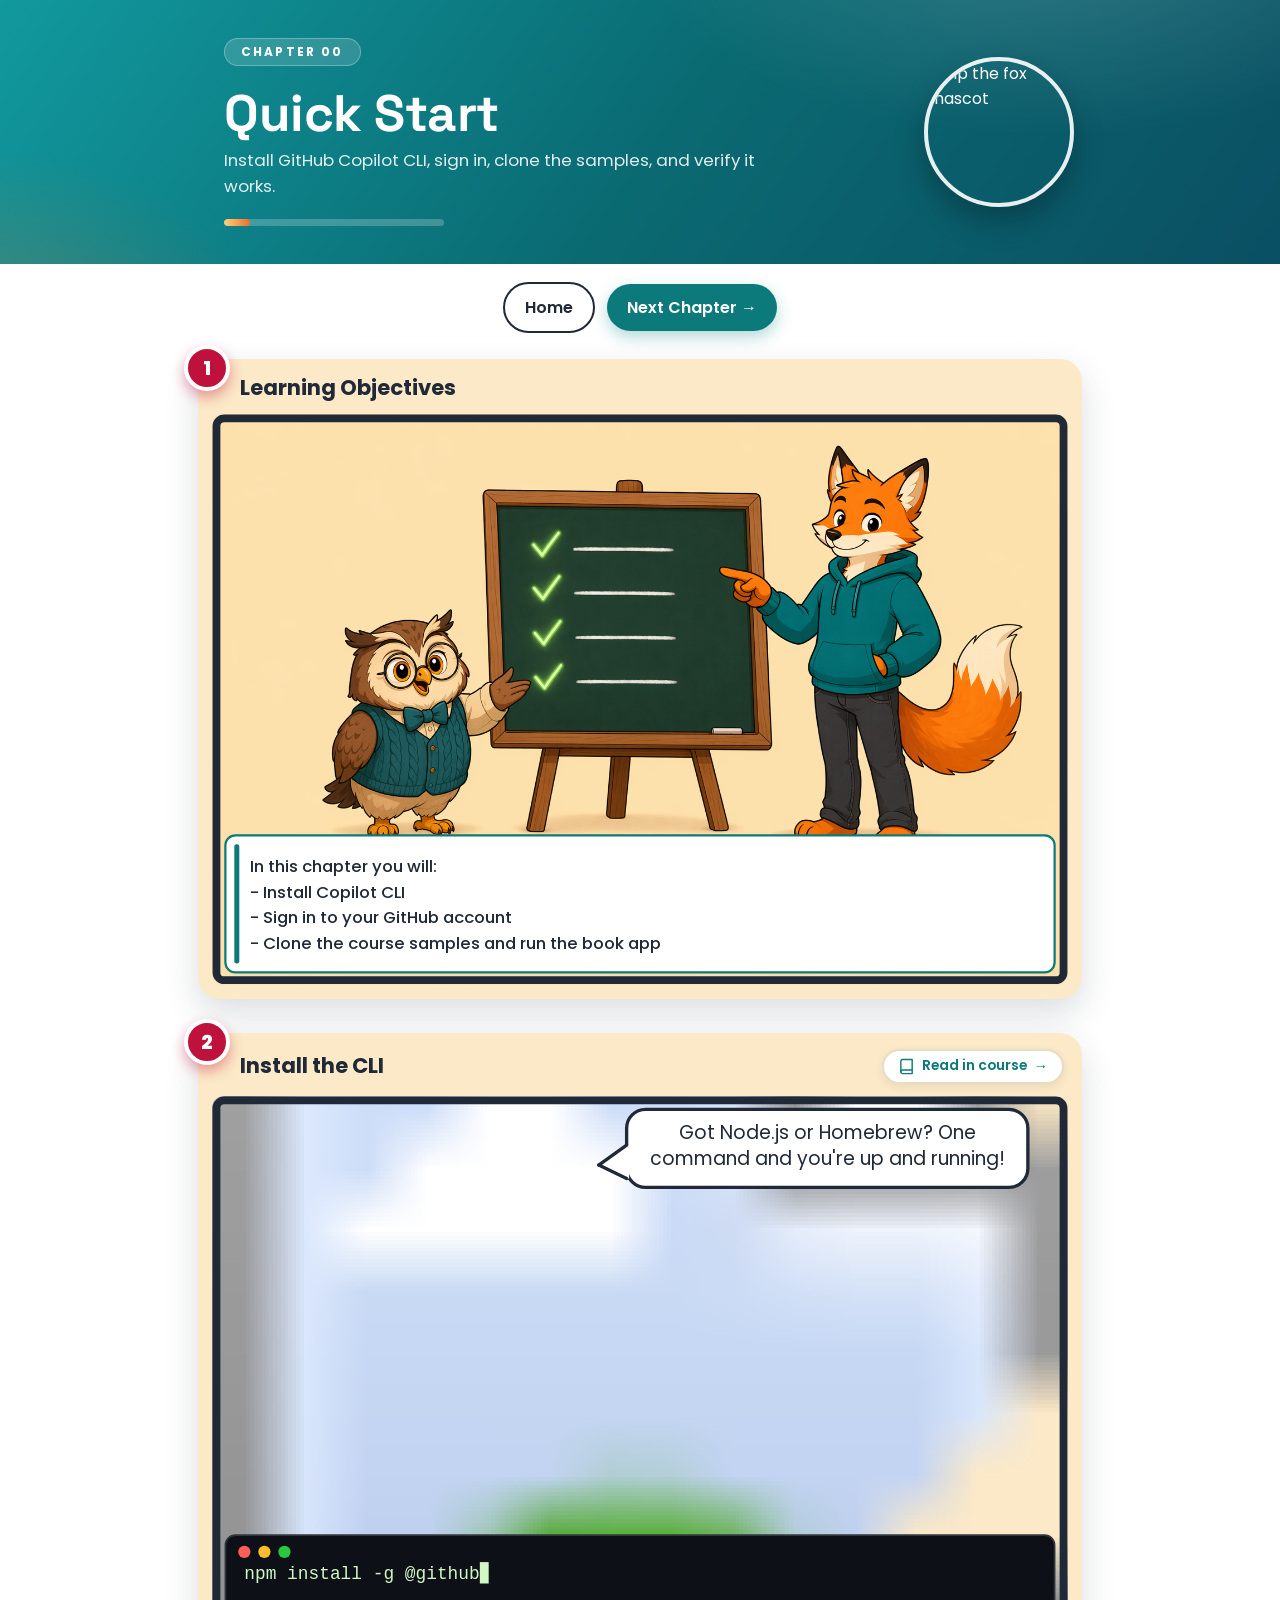
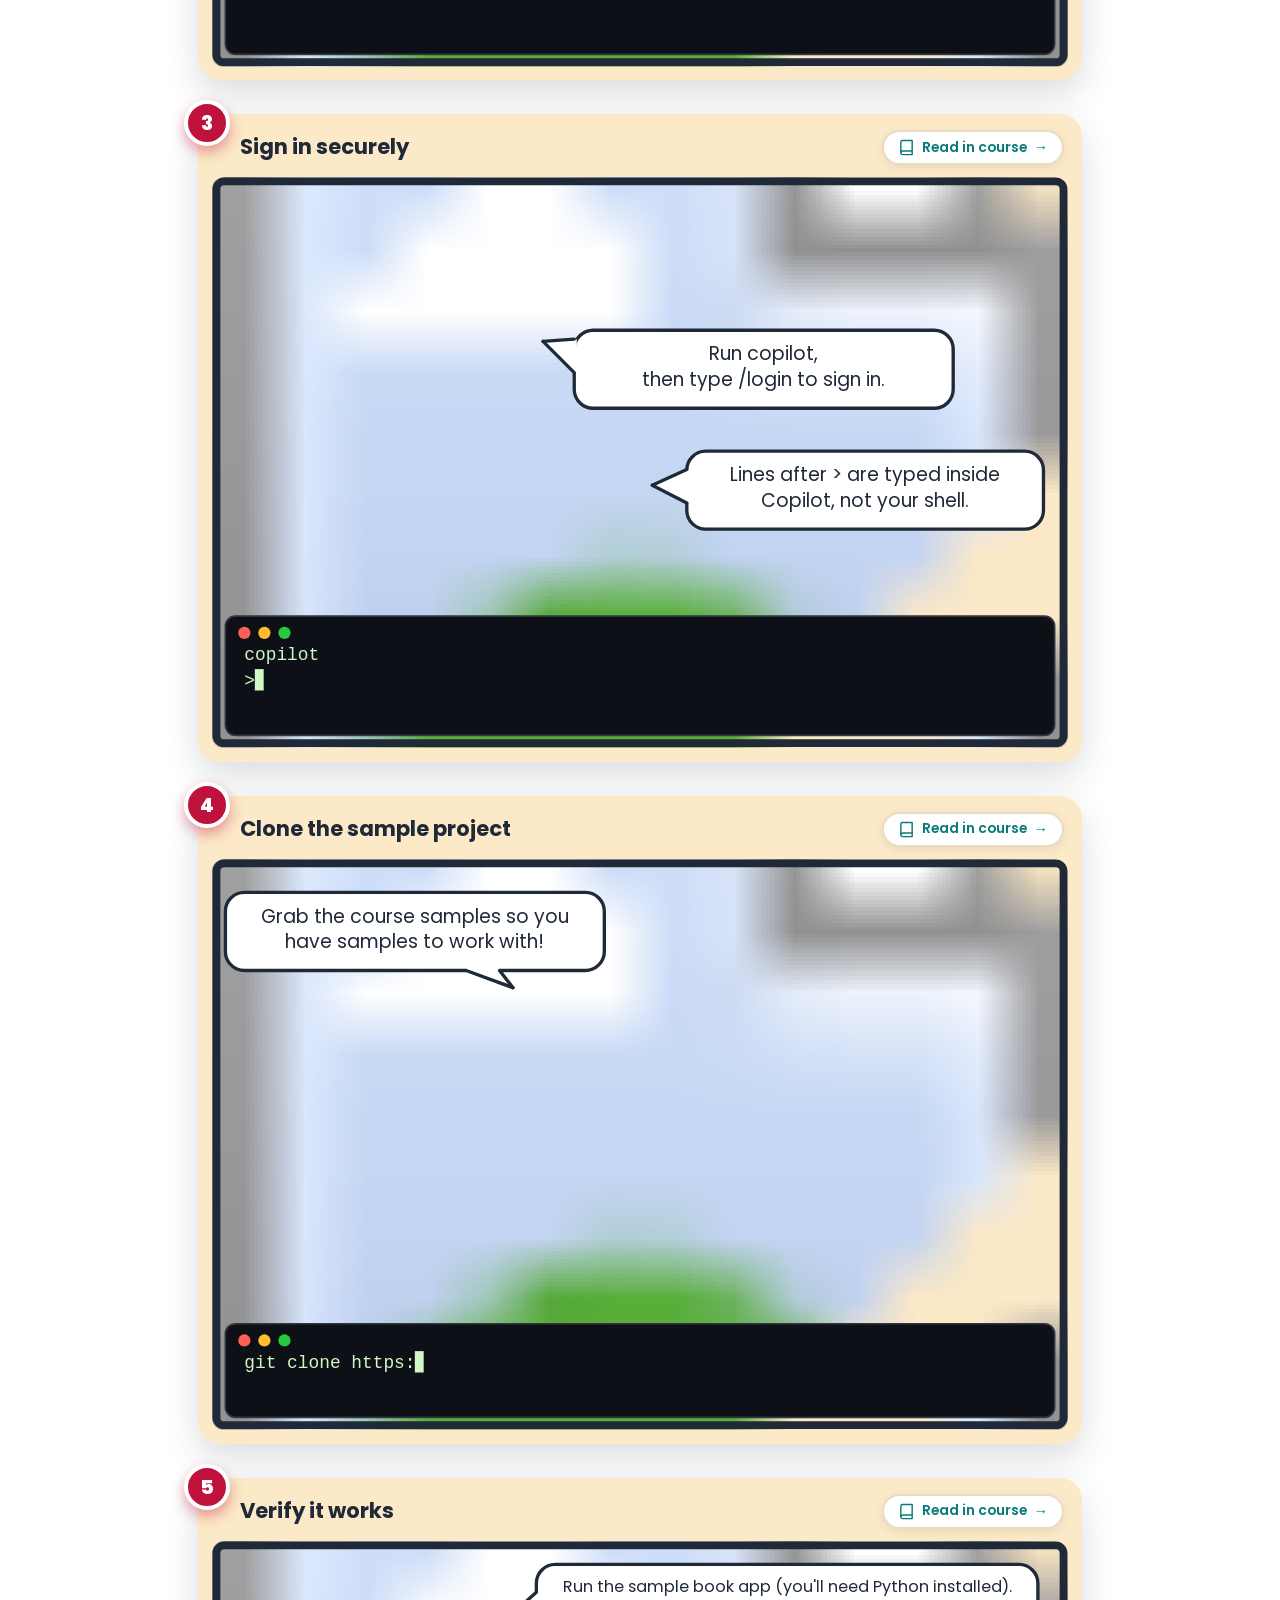
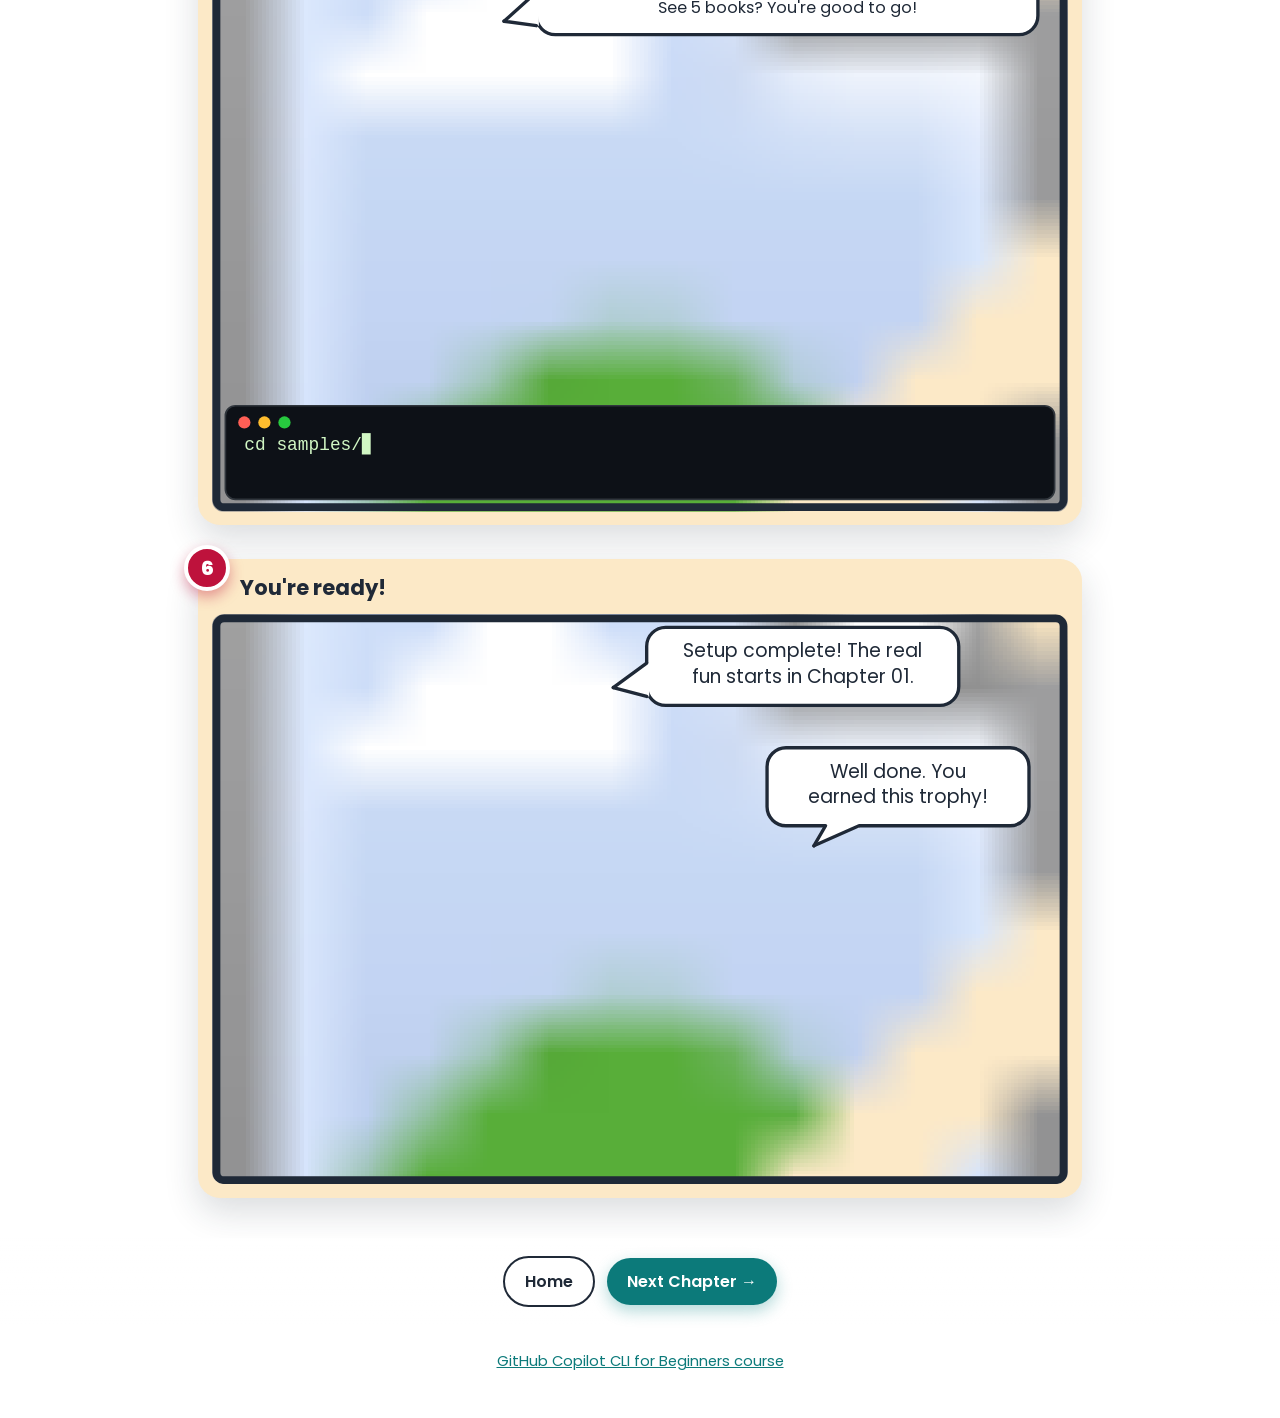
==== commit 0cdc6242: "Add initial images for chapters 4 and 5 - Added ch04-init.png for chapter 4 initialization visuals. " ====
--- a/docs/chapter-00.html
+++ b/docs/chapter-00.html
@@ -39,10 +39,10 @@
 <nav class="nav" aria-label="Chapter"><a class="nav-home" href="index.html">Home</a><a class="nav-btn" href="chapter-01.html"><span class="nav-lbl-full">Next Chapter</span><span class="nav-lbl-short">Next</span>&nbsp;&rarr;</a></nav>
 <main id="main" class="strip">
 <figure class="cell"><span class="badge">1</span><figcaption class="cap"><span class="cap-title">Learning Objectives</span></figcaption><svg class="panel" viewBox="0 0 1536 1024" role="img" aria-label="Professor Quill and Pip stand beside a chalkboard showing a checklist of four green checkmarks. Details: In this chapter you will: - Install Copilot CLI - Sign in to your GitHub account - Clone the course samples and run the book app" xmlns="http://www.w3.org/2000/svg"><image href="assets/img/objectives.png" x="0" y="0" width="1536" height="1024" preserveAspectRatio="xMidYMid slice"/><g><rect x="24" y="756" width="1488" height="246" rx="18" fill="#ffffff" stroke="#0c7a7a" stroke-width="4"/><rect x="40" y="772" width="9" height="214" rx="4" fill="#0c7a7a"/><text class="details-line" x="68" y="822" font-family="'Poppins',Verdana,Segoe UI,sans-serif" font-weight="500" font-size="30" fill="#1f2937">In this chapter you will:</text><text class="details-line" x="68" y="868" font-family="'Poppins',Verdana,Segoe UI,sans-serif" font-weight="500" font-size="30" fill="#1f2937">- Install Copilot CLI</text><text class="details-line" x="68" y="914" font-family="'Poppins',Verdana,Segoe UI,sans-serif" font-weight="500" font-size="30" fill="#1f2937">- Sign in to your GitHub account</text><text class="details-line" x="68" y="960" font-family="'Poppins',Verdana,Segoe UI,sans-serif" font-weight="500" font-size="30" fill="#1f2937">- Clone the course samples and run the book app</text></g><rect x="8" y="8" width="1520" height="1008" rx="14" fill="none" stroke="#1f2937" stroke-width="14"/></svg></figure>
-<figure class="cell"><span class="badge">2</span><figcaption class="cap"><span class="cap-title">Install the CLI</span><a class="cap-link" href="https://github.com/github/copilot-cli-for-beginners/blob/main/00-quick-start/README.md#local-installation" target="_blank" rel="noopener noreferrer" aria-label="Read in course (opens in a new tab)" title="Read this section in the full course"><svg class="cap-ico" viewBox="0 0 24 24" fill="none" stroke="currentColor" stroke-width="2" stroke-linecap="round" stroke-linejoin="round" aria-hidden="true"><path d="M4 19.5A2.5 2.5 0 0 1 6.5 17H20"/><path d="M6.5 2H20v20H6.5A2.5 2.5 0 0 1 4 19.5v-15A2.5 2.5 0 0 1 6.5 2z"/></svg><span class="cap-link-txt">Read in course</span><span class="cap-arrow" aria-hidden="true">&rarr;</span></a></figcaption><div class="panel-wrap"><svg class="panel" viewBox="0 0 1536 1024" role="img" aria-label="Pip gives a thumbs up as software installs onto a laptop. Speech bubble: “Got Node.js or Homebrew? One command and we&#x27;re up and running!”. Terminal: npm install -g @github/copilot; # Or use Homebrew; brew install copilot-cli      # macOS / Linux alternative." xmlns="http://www.w3.org/2000/svg"><image href="assets/img/ch00-install.png" x="0" y="0" width="1536" height="1024" preserveAspectRatio="xMidYMid slice"/><g><rect x="24" y="788" width="1488" height="214" rx="18" fill="#0d1117" stroke="#30363d" stroke-width="3"/><circle cx="58" cy="818" r="11" fill="#ff5f56"/><circle cx="94" cy="818" r="11" fill="#ffbd2e"/><circle cx="130" cy="818" r="11" fill="#27c93f"/></g><g><rect x="744" y="24" width="720" height="140" rx="34" fill="#ffffff" stroke="#1f2937" stroke-width="6"/><polygon points="744,88 694,124 744,148" fill="#ffffff"/><line x1="744" y1="88" x2="744" y2="148" stroke="#ffffff" stroke-width="9"/><line x1="744" y1="88" x2="694" y2="124" stroke="#1f2937" stroke-width="6" stroke-linecap="round"/><line x1="744" y1="148" x2="694" y2="124" stroke="#1f2937" stroke-width="6" stroke-linecap="round"/><text x="1104" y="78" text-anchor="middle" font-family="Poppins,Verdana,sans-serif" font-size="34" fill="#1f2937">Got Node.js or Homebrew? One</text><text x="1104" y="124" text-anchor="middle" font-family="Poppins,Verdana,sans-serif" font-size="34" fill="#1f2937">command and we&#x27;re up and running!</text></g><rect x="8" y="8" width="1520" height="1008" rx="14" fill="none" stroke="#1f2937" stroke-width="14"/></svg><div class="term-text" aria-hidden="true"><div class="term-line" data-full="npm install -g @github/copilot" style="top:81.738%;left:3.776%;width:93.099%;height:4.492%;font-size:2.083cqw"><span>npm install -g @github/copilot</span></div><div class="term-line" data-full="# Or use Homebrew" style="top:86.230%;left:3.776%;width:93.099%;height:4.492%;font-size:2.083cqw"><span># Or use Homebrew</span></div><div class="term-line" data-full="brew install copilot-cli      # macOS / Linux alternative" style="top:90.723%;left:3.776%;width:93.099%;height:4.492%;font-size:2.083cqw"><span>brew install copilot-cli    </span><span class="term-comment">  # macOS / Linux alternative</span></div></div><button class="term-copy" type="button" data-copy="npm install -g @github/copilot" aria-label="Copy command: npm install -g @github/copilot" style="top:82.422%;height:4.492%;left:92.969%;width:5.469%"><span class="tc-box"><svg class="tc-ico" viewBox="0 0 24 24" fill="none" stroke="currentColor" stroke-width="2" stroke-linecap="round" stroke-linejoin="round" aria-hidden="true"><rect x="9" y="9" width="13" height="13" rx="2"/><path d="M5 15H4a2 2 0 0 1-2-2V4a2 2 0 0 1 2-2h9a2 2 0 0 1 2 2v1"/></svg><svg class="tc-chk" viewBox="0 0 24 24" fill="none" stroke="currentColor" stroke-width="3" stroke-linecap="round" stroke-linejoin="round" aria-hidden="true"><path d="M20 6 9 17l-5-5"/></svg></span></button><button class="term-copy" type="button" data-copy="brew install copilot-cli" aria-label="Copy command: brew install copilot-cli" style="top:91.406%;height:4.492%;left:92.969%;width:5.469%"><span class="tc-box"><svg class="tc-ico" viewBox="0 0 24 24" fill="none" stroke="currentColor" stroke-width="2" stroke-linecap="round" stroke-linejoin="round" aria-hidden="true"><rect x="9" y="9" width="13" height="13" rx="2"/><path d="M5 15H4a2 2 0 0 1-2-2V4a2 2 0 0 1 2-2h9a2 2 0 0 1 2 2v1"/></svg><svg class="tc-chk" viewBox="0 0 24 24" fill="none" stroke="currentColor" stroke-width="3" stroke-linecap="round" stroke-linejoin="round" aria-hidden="true"><path d="M20 6 9 17l-5-5"/></svg></span></button></div></figure>
-<figure class="cell"><span class="badge">3</span><figcaption class="cap"><span class="cap-title">Sign in securely</span><a class="cap-link" href="https://github.com/github/copilot-cli-for-beginners/blob/main/00-quick-start/README.md#authentication" target="_blank" rel="noopener noreferrer" aria-label="Read in course (opens in a new tab)" title="Read this section in the full course"><svg class="cap-ico" viewBox="0 0 24 24" fill="none" stroke="currentColor" stroke-width="2" stroke-linecap="round" stroke-linejoin="round" aria-hidden="true"><path d="M4 19.5A2.5 2.5 0 0 1 6.5 17H20"/><path d="M6.5 2H20v20H6.5A2.5 2.5 0 0 1 4 19.5v-15A2.5 2.5 0 0 1 6.5 2z"/></svg><span class="cap-link-txt">Read in course</span><span class="cap-arrow" aria-hidden="true">&rarr;</span></a></figcaption><div class="panel-wrap"><svg class="panel" viewBox="0 0 1536 1024" role="img" aria-label="Pip holds a key beside Professor Quill, who shows a phone with a security shield. Speech bubble: “Run copilot, then type /login to sign in.”. Speech bubble: “Lines after &gt; are typed inside Copilot, not your shell.”. Terminal: copilot; &gt; /login." xmlns="http://www.w3.org/2000/svg"><image href="assets/img/ch00-login.png" x="0" y="0" width="1536" height="1024" preserveAspectRatio="xMidYMid slice"/><g><rect x="24" y="834" width="1488" height="168" rx="18" fill="#0d1117" stroke="#30363d" stroke-width="3"/><circle cx="58" cy="864" r="11" fill="#ff5f56"/><circle cx="94" cy="864" r="11" fill="#ffbd2e"/><circle cx="130" cy="864" r="11" fill="#27c93f"/></g><g><rect x="650" y="275" width="680" height="140" rx="34" fill="#ffffff" stroke="#1f2937" stroke-width="6"/><polygon points="650,291 594,295 650,351" fill="#ffffff"/><line x1="650" y1="291" x2="650" y2="351" stroke="#ffffff" stroke-width="9"/><line x1="650" y1="291" x2="594" y2="295" stroke="#1f2937" stroke-width="6" stroke-linecap="round"/><line x1="650" y1="351" x2="594" y2="295" stroke="#1f2937" stroke-width="6" stroke-linecap="round"/><text x="990" y="329" text-anchor="middle" font-family="Poppins,Verdana,sans-serif" font-size="34" fill="#1f2937">Run copilot,</text><text x="990" y="375" text-anchor="middle" font-family="Poppins,Verdana,sans-serif" font-size="34" fill="#1f2937">then type /login to sign in.</text></g><g><rect x="852" y="492" width="640" height="140" rx="34" fill="#ffffff" stroke="#1f2937" stroke-width="6"/><polygon points="852,525 790,553 852,585" fill="#ffffff"/><line x1="852" y1="525" x2="852" y2="585" stroke="#ffffff" stroke-width="9"/><line x1="852" y1="525" x2="790" y2="553" stroke="#1f2937" stroke-width="6" stroke-linecap="round"/><line x1="852" y1="585" x2="790" y2="553" stroke="#1f2937" stroke-width="6" stroke-linecap="round"/><text x="1172" y="546" text-anchor="middle" font-family="Poppins,Verdana,sans-serif" font-size="34" fill="#1f2937">Lines after &gt; are typed inside</text><text x="1172" y="592" text-anchor="middle" font-family="Poppins,Verdana,sans-serif" font-size="34" fill="#1f2937">Copilot, not your shell.</text></g><rect x="8" y="8" width="1520" height="1008" rx="14" fill="none" stroke="#1f2937" stroke-width="14"/></svg><div class="term-text" aria-hidden="true"><div class="term-line" data-full="copilot" style="top:86.230%;left:3.776%;width:93.099%;height:4.492%;font-size:2.083cqw"><span>copilot</span></div><div class="term-line" data-full="&gt; /login" style="top:90.723%;left:3.776%;width:93.099%;height:4.492%;font-size:2.083cqw"><span>&gt; /login</span></div></div><button class="term-copy" type="button" data-copy="copilot" aria-label="Copy command: copilot" style="top:86.914%;height:4.492%;left:92.969%;width:5.469%"><span class="tc-box"><svg class="tc-ico" viewBox="0 0 24 24" fill="none" stroke="currentColor" stroke-width="2" stroke-linecap="round" stroke-linejoin="round" aria-hidden="true"><rect x="9" y="9" width="13" height="13" rx="2"/><path d="M5 15H4a2 2 0 0 1-2-2V4a2 2 0 0 1 2-2h9a2 2 0 0 1 2 2v1"/></svg><svg class="tc-chk" viewBox="0 0 24 24" fill="none" stroke="currentColor" stroke-width="3" stroke-linecap="round" stroke-linejoin="round" aria-hidden="true"><path d="M20 6 9 17l-5-5"/></svg></span></button><button class="term-copy" type="button" data-copy="/login" aria-label="Copy command: /login" style="top:91.406%;height:4.492%;left:92.969%;width:5.469%"><span class="tc-box"><svg class="tc-ico" viewBox="0 0 24 24" fill="none" stroke="currentColor" stroke-width="2" stroke-linecap="round" stroke-linejoin="round" aria-hidden="true"><rect x="9" y="9" width="13" height="13" rx="2"/><path d="M5 15H4a2 2 0 0 1-2-2V4a2 2 0 0 1 2-2h9a2 2 0 0 1 2 2v1"/></svg><svg class="tc-chk" viewBox="0 0 24 24" fill="none" stroke="currentColor" stroke-width="3" stroke-linecap="round" stroke-linejoin="round" aria-hidden="true"><path d="M20 6 9 17l-5-5"/></svg></span></button></div></figure>
-<figure class="cell"><span class="badge">4</span><figcaption class="cap"><span class="cap-title">Clone the sample project</span><a class="cap-link" href="https://github.com/github/copilot-cli-for-beginners/blob/main/00-quick-start/README.md" target="_blank" rel="noopener noreferrer" aria-label="Read in course (opens in a new tab)" title="Read this section in the full course"><svg class="cap-ico" viewBox="0 0 24 24" fill="none" stroke="currentColor" stroke-width="2" stroke-linecap="round" stroke-linejoin="round" aria-hidden="true"><path d="M4 19.5A2.5 2.5 0 0 1 6.5 17H20"/><path d="M6.5 2H20v20H6.5A2.5 2.5 0 0 1 4 19.5v-15A2.5 2.5 0 0 1 6.5 2z"/></svg><span class="cap-link-txt">Read in course</span><span class="cap-arrow" aria-hidden="true">&rarr;</span></a></figcaption><div class="panel-wrap"><svg class="panel" viewBox="0 0 1536 1024" role="img" aria-label="Pip copies a folder of project files onto a laptop from a cloud. Speech bubble: “Grab the course samples so we have samples to work with!”. Terminal: git clone https://github.com/github/copilot-cli-for-beginners; cd copilot-cli-for-beginners." xmlns="http://www.w3.org/2000/svg"><image href="assets/img/ch00-clone.png" x="0" y="0" width="1536" height="1024" preserveAspectRatio="xMidYMid slice"/><g><rect x="24" y="834" width="1488" height="168" rx="18" fill="#0d1117" stroke="#30363d" stroke-width="3"/><circle cx="58" cy="864" r="11" fill="#ff5f56"/><circle cx="94" cy="864" r="11" fill="#ffbd2e"/><circle cx="130" cy="864" r="11" fill="#27c93f"/></g><g><rect x="24" y="60" width="680" height="140" rx="34" fill="#ffffff" stroke="#1f2937" stroke-width="6"/><polygon points="456,200 540,231 516,200" fill="#ffffff"/><line x1="456" y1="200" x2="516" y2="200" stroke="#ffffff" stroke-width="9"/><line x1="456" y1="200" x2="540" y2="231" stroke="#1f2937" stroke-width="6" stroke-linecap="round"/><line x1="516" y1="200" x2="540" y2="231" stroke="#1f2937" stroke-width="6" stroke-linecap="round"/><text x="364" y="114" text-anchor="middle" font-family="Poppins,Verdana,sans-serif" font-size="34" fill="#1f2937">Grab the course samples so we</text><text x="364" y="160" text-anchor="middle" font-family="Poppins,Verdana,sans-serif" font-size="34" fill="#1f2937">have samples to work with!</text></g><rect x="8" y="8" width="1520" height="1008" rx="14" fill="none" stroke="#1f2937" stroke-width="14"/></svg><div class="term-text" aria-hidden="true"><div class="term-line" data-full="git clone https://github.com/github/copilot-cli-for-beginners" style="top:86.230%;left:3.776%;width:93.099%;height:4.492%;font-size:2.083cqw"><span>git clone https://github.com/github/copilot-cli-for-beginners</span></div><div class="term-line" data-full="cd copilot-cli-for-beginners" style="top:90.723%;left:3.776%;width:93.099%;height:4.492%;font-size:2.083cqw"><span>cd copilot-cli-for-beginners</span></div></div><button class="term-copy" type="button" data-copy="git clone https://github.com/github/copilot-cli-for-beginners" aria-label="Copy command: git clone https://github.com/github/copilot-cli-for-beginners" style="top:86.914%;height:4.492%;left:92.969%;width:5.469%"><span class="tc-box"><svg class="tc-ico" viewBox="0 0 24 24" fill="none" stroke="currentColor" stroke-width="2" stroke-linecap="round" stroke-linejoin="round" aria-hidden="true"><rect x="9" y="9" width="13" height="13" rx="2"/><path d="M5 15H4a2 2 0 0 1-2-2V4a2 2 0 0 1 2-2h9a2 2 0 0 1 2 2v1"/></svg><svg class="tc-chk" viewBox="0 0 24 24" fill="none" stroke="currentColor" stroke-width="3" stroke-linecap="round" stroke-linejoin="round" aria-hidden="true"><path d="M20 6 9 17l-5-5"/></svg></span></button><button class="term-copy" type="button" data-copy="cd copilot-cli-for-beginners" aria-label="Copy command: cd copilot-cli-for-beginners" style="top:91.406%;height:4.492%;left:92.969%;width:5.469%"><span class="tc-box"><svg class="tc-ico" viewBox="0 0 24 24" fill="none" stroke="currentColor" stroke-width="2" stroke-linecap="round" stroke-linejoin="round" aria-hidden="true"><rect x="9" y="9" width="13" height="13" rx="2"/><path d="M5 15H4a2 2 0 0 1-2-2V4a2 2 0 0 1 2-2h9a2 2 0 0 1 2 2v1"/></svg><svg class="tc-chk" viewBox="0 0 24 24" fill="none" stroke="currentColor" stroke-width="3" stroke-linecap="round" stroke-linejoin="round" aria-hidden="true"><path d="M20 6 9 17l-5-5"/></svg></span></button></div></figure>
-<figure class="cell"><span class="badge">5</span><figcaption class="cap"><span class="cap-title">Verify it works</span><a class="cap-link" href="https://github.com/github/copilot-cli-for-beginners/blob/main/00-quick-start/README.md#verify-it-works" target="_blank" rel="noopener noreferrer" aria-label="Read in course (opens in a new tab)" title="Read this section in the full course"><svg class="cap-ico" viewBox="0 0 24 24" fill="none" stroke="currentColor" stroke-width="2" stroke-linecap="round" stroke-linejoin="round" aria-hidden="true"><path d="M4 19.5A2.5 2.5 0 0 1 6.5 17H20"/><path d="M6.5 2H20v20H6.5A2.5 2.5 0 0 1 4 19.5v-15A2.5 2.5 0 0 1 6.5 2z"/></svg><span class="cap-link-txt">Read in course</span><span class="cap-arrow" aria-hidden="true">&rarr;</span></a></figcaption><div class="panel-wrap"><svg class="panel" viewBox="0 0 1536 1024" role="img" aria-label="Pip points at a laptop showing books and a green check. Speech bubble: “Let&#x27;s run the sample book app (you&#x27;ll need Python installed). See 5 books? You&#x27;re good to go!”. Terminal: cd samples/book-app-project; python book_app.py list." xmlns="http://www.w3.org/2000/svg"><image href="assets/img/ch00-verify.png" x="0" y="0" width="1536" height="1024" preserveAspectRatio="xMidYMid slice"/><g><rect x="24" y="834" width="1488" height="168" rx="18" fill="#0d1117" stroke="#30363d" stroke-width="3"/><circle cx="58" cy="864" r="11" fill="#ff5f56"/><circle cx="94" cy="864" r="11" fill="#ffbd2e"/><circle cx="130" cy="864" r="11" fill="#27c93f"/></g><g><rect x="582" y="42" width="900" height="122" rx="34" fill="#ffffff" stroke="#1f2937" stroke-width="6"/><polygon points="582,88 525,141 582,148" fill="#ffffff"/><line x1="582" y1="88" x2="582" y2="148" stroke="#ffffff" stroke-width="9"/><line x1="582" y1="88" x2="525" y2="141" stroke="#1f2937" stroke-width="6" stroke-linecap="round"/><line x1="582" y1="148" x2="525" y2="141" stroke="#1f2937" stroke-width="6" stroke-linecap="round"/><text x="1032" y="89" text-anchor="middle" font-family="Poppins,Verdana,sans-serif" font-size="27" fill="#1f2937">Let&#x27;s run the sample book app (you&#x27;ll need Python installed).</text><text x="1032" y="126" text-anchor="middle" font-family="Poppins,Verdana,sans-serif" font-size="27" fill="#1f2937">See 5 books? You&#x27;re good to go!</text></g><rect x="8" y="8" width="1520" height="1008" rx="14" fill="none" stroke="#1f2937" stroke-width="14"/></svg><div class="term-text" aria-hidden="true"><div class="term-line" data-full="cd samples/book-app-project" style="top:86.230%;left:3.776%;width:93.099%;height:4.492%;font-size:2.083cqw"><span>cd samples/book-app-project</span></div><div class="term-line" data-full="python book_app.py list" style="top:90.723%;left:3.776%;width:93.099%;height:4.492%;font-size:2.083cqw"><span>python book_app.py list</span></div></div><button class="term-copy" type="button" data-copy="cd samples/book-app-project" aria-label="Copy command: cd samples/book-app-project" style="top:86.914%;height:4.492%;left:92.969%;width:5.469%"><span class="tc-box"><svg class="tc-ico" viewBox="0 0 24 24" fill="none" stroke="currentColor" stroke-width="2" stroke-linecap="round" stroke-linejoin="round" aria-hidden="true"><rect x="9" y="9" width="13" height="13" rx="2"/><path d="M5 15H4a2 2 0 0 1-2-2V4a2 2 0 0 1 2-2h9a2 2 0 0 1 2 2v1"/></svg><svg class="tc-chk" viewBox="0 0 24 24" fill="none" stroke="currentColor" stroke-width="3" stroke-linecap="round" stroke-linejoin="round" aria-hidden="true"><path d="M20 6 9 17l-5-5"/></svg></span></button><button class="term-copy" type="button" data-copy="python book_app.py list" aria-label="Copy command: python book_app.py list" style="top:91.406%;height:4.492%;left:92.969%;width:5.469%"><span class="tc-box"><svg class="tc-ico" viewBox="0 0 24 24" fill="none" stroke="currentColor" stroke-width="2" stroke-linecap="round" stroke-linejoin="round" aria-hidden="true"><rect x="9" y="9" width="13" height="13" rx="2"/><path d="M5 15H4a2 2 0 0 1-2-2V4a2 2 0 0 1 2-2h9a2 2 0 0 1 2 2v1"/></svg><svg class="tc-chk" viewBox="0 0 24 24" fill="none" stroke="currentColor" stroke-width="3" stroke-linecap="round" stroke-linejoin="round" aria-hidden="true"><path d="M20 6 9 17l-5-5"/></svg></span></button></div></figure>
+<figure class="cell"><span class="badge">2</span><figcaption class="cap"><span class="cap-title">Install the CLI</span><a class="cap-link" href="https://github.com/github/copilot-cli-for-beginners/blob/main/00-quick-start/README.md#local-installation" target="_blank" rel="noopener noreferrer" aria-label="Read in course (opens in a new tab)" title="Read this section in the full course"><svg class="cap-ico" viewBox="0 0 24 24" fill="none" stroke="currentColor" stroke-width="2" stroke-linecap="round" stroke-linejoin="round" aria-hidden="true"><path d="M4 19.5A2.5 2.5 0 0 1 6.5 17H20"/><path d="M6.5 2H20v20H6.5A2.5 2.5 0 0 1 4 19.5v-15A2.5 2.5 0 0 1 6.5 2z"/></svg><span class="cap-link-txt">Read in course</span><span class="cap-arrow" aria-hidden="true">&rarr;</span></a></figcaption><div class="panel-wrap"><svg class="panel" viewBox="0 0 1536 1024" role="img" aria-label="Pip gives a thumbs up as software installs onto a laptop. Speech bubble: “Got Node.js or Homebrew? One command and you&#x27;re up and running!”. Terminal: npm install -g @github/copilot; # Or use Homebrew; brew install copilot-cli      # macOS / Linux alternative." xmlns="http://www.w3.org/2000/svg"><image href="assets/img/ch00-install.png" x="0" y="0" width="1536" height="1024" preserveAspectRatio="xMidYMid slice"/><g><rect x="24" y="788" width="1488" height="214" rx="18" fill="#0d1117" stroke="#30363d" stroke-width="3"/><circle cx="58" cy="818" r="11" fill="#ff5f56"/><circle cx="94" cy="818" r="11" fill="#ffbd2e"/><circle cx="130" cy="818" r="11" fill="#27c93f"/></g><g><rect x="744" y="24" width="720" height="140" rx="34" fill="#ffffff" stroke="#1f2937" stroke-width="6"/><polygon points="744,88 694,124 744,148" fill="#ffffff"/><line x1="744" y1="88" x2="744" y2="148" stroke="#ffffff" stroke-width="9"/><line x1="744" y1="88" x2="694" y2="124" stroke="#1f2937" stroke-width="6" stroke-linecap="round"/><line x1="744" y1="148" x2="694" y2="124" stroke="#1f2937" stroke-width="6" stroke-linecap="round"/><text x="1104" y="78" text-anchor="middle" font-family="Poppins,Verdana,sans-serif" font-size="34" fill="#1f2937">Got Node.js or Homebrew? One</text><text x="1104" y="124" text-anchor="middle" font-family="Poppins,Verdana,sans-serif" font-size="34" fill="#1f2937">command and you&#x27;re up and running!</text></g><rect x="8" y="8" width="1520" height="1008" rx="14" fill="none" stroke="#1f2937" stroke-width="14"/></svg><div class="term-text" aria-hidden="true"><div class="term-line" data-full="npm install -g @github/copilot" style="top:81.738%;left:3.776%;width:93.099%;height:4.492%;font-size:2.083cqw"><span>npm install -g @github/copilot</span></div><div class="term-line" data-full="# Or use Homebrew" style="top:86.230%;left:3.776%;width:93.099%;height:4.492%;font-size:2.083cqw"><span># Or use Homebrew</span></div><div class="term-line" data-full="brew install copilot-cli      # macOS / Linux alternative" style="top:90.723%;left:3.776%;width:93.099%;height:4.492%;font-size:2.083cqw"><span>brew install copilot-cli    </span><span class="term-comment">  # macOS / Linux alternative</span></div></div><button class="term-copy" type="button" data-copy="npm install -g @github/copilot" aria-label="Copy command: npm install -g @github/copilot" style="top:82.422%;height:4.492%;left:92.969%;width:5.469%"><span class="tc-box"><svg class="tc-ico" viewBox="0 0 24 24" fill="none" stroke="currentColor" stroke-width="2" stroke-linecap="round" stroke-linejoin="round" aria-hidden="true"><rect x="9" y="9" width="13" height="13" rx="2"/><path d="M5 15H4a2 2 0 0 1-2-2V4a2 2 0 0 1 2-2h9a2 2 0 0 1 2 2v1"/></svg><svg class="tc-chk" viewBox="0 0 24 24" fill="none" stroke="currentColor" stroke-width="3" stroke-linecap="round" stroke-linejoin="round" aria-hidden="true"><path d="M20 6 9 17l-5-5"/></svg></span></button><button class="term-copy" type="button" data-copy="brew install copilot-cli" aria-label="Copy command: brew install copilot-cli" style="top:91.406%;height:4.492%;left:92.969%;width:5.469%"><span class="tc-box"><svg class="tc-ico" viewBox="0 0 24 24" fill="none" stroke="currentColor" stroke-width="2" stroke-linecap="round" stroke-linejoin="round" aria-hidden="true"><rect x="9" y="9" width="13" height="13" rx="2"/><path d="M5 15H4a2 2 0 0 1-2-2V4a2 2 0 0 1 2-2h9a2 2 0 0 1 2 2v1"/></svg><svg class="tc-chk" viewBox="0 0 24 24" fill="none" stroke="currentColor" stroke-width="3" stroke-linecap="round" stroke-linejoin="round" aria-hidden="true"><path d="M20 6 9 17l-5-5"/></svg></span></button></div></figure>
+<figure class="cell"><span class="badge">3</span><figcaption class="cap"><span class="cap-title">Sign in securely</span><a class="cap-link" href="https://github.com/github/copilot-cli-for-beginners/blob/main/00-quick-start/README.md#authentication" target="_blank" rel="noopener noreferrer" aria-label="Read in course (opens in a new tab)" title="Read this section in the full course"><svg class="cap-ico" viewBox="0 0 24 24" fill="none" stroke="currentColor" stroke-width="2" stroke-linecap="round" stroke-linejoin="round" aria-hidden="true"><path d="M4 19.5A2.5 2.5 0 0 1 6.5 17H20"/><path d="M6.5 2H20v20H6.5A2.5 2.5 0 0 1 4 19.5v-15A2.5 2.5 0 0 1 6.5 2z"/></svg><span class="cap-link-txt">Read in course</span><span class="cap-arrow" aria-hidden="true">&rarr;</span></a></figcaption><div class="panel-wrap"><svg class="panel" viewBox="0 0 1536 1024" role="img" aria-label="Pip holds a key beside Professor Quill, who shows a phone with a security shield. Speech bubble: “Run copilot, then type /login to sign in.”. Speech bubble: “Lines after &gt; are typed inside Copilot, not your shell.”. Terminal: copilot; &gt; /login; # Requires an active GitHub Copilot subscription." xmlns="http://www.w3.org/2000/svg"><image href="assets/img/ch00-login.png" x="0" y="0" width="1536" height="1024" preserveAspectRatio="xMidYMid slice"/><g><rect x="24" y="788" width="1488" height="214" rx="18" fill="#0d1117" stroke="#30363d" stroke-width="3"/><circle cx="58" cy="818" r="11" fill="#ff5f56"/><circle cx="94" cy="818" r="11" fill="#ffbd2e"/><circle cx="130" cy="818" r="11" fill="#27c93f"/></g><g><rect x="650" y="275" width="680" height="140" rx="34" fill="#ffffff" stroke="#1f2937" stroke-width="6"/><polygon points="650,291 594,295 650,351" fill="#ffffff"/><line x1="650" y1="291" x2="650" y2="351" stroke="#ffffff" stroke-width="9"/><line x1="650" y1="291" x2="594" y2="295" stroke="#1f2937" stroke-width="6" stroke-linecap="round"/><line x1="650" y1="351" x2="594" y2="295" stroke="#1f2937" stroke-width="6" stroke-linecap="round"/><text x="990" y="329" text-anchor="middle" font-family="Poppins,Verdana,sans-serif" font-size="34" fill="#1f2937">Run copilot,</text><text x="990" y="375" text-anchor="middle" font-family="Poppins,Verdana,sans-serif" font-size="34" fill="#1f2937">then type /login to sign in.</text></g><g><rect x="852" y="492" width="640" height="140" rx="34" fill="#ffffff" stroke="#1f2937" stroke-width="6"/><polygon points="852,525 790,553 852,585" fill="#ffffff"/><line x1="852" y1="525" x2="852" y2="585" stroke="#ffffff" stroke-width="9"/><line x1="852" y1="525" x2="790" y2="553" stroke="#1f2937" stroke-width="6" stroke-linecap="round"/><line x1="852" y1="585" x2="790" y2="553" stroke="#1f2937" stroke-width="6" stroke-linecap="round"/><text x="1172" y="546" text-anchor="middle" font-family="Poppins,Verdana,sans-serif" font-size="34" fill="#1f2937">Lines after &gt; are typed inside</text><text x="1172" y="592" text-anchor="middle" font-family="Poppins,Verdana,sans-serif" font-size="34" fill="#1f2937">Copilot, not your shell.</text></g><rect x="8" y="8" width="1520" height="1008" rx="14" fill="none" stroke="#1f2937" stroke-width="14"/></svg><div class="term-text" aria-hidden="true"><div class="term-line" data-full="copilot" style="top:81.738%;left:3.776%;width:93.099%;height:4.492%;font-size:2.083cqw"><span>copilot</span></div><div class="term-line" data-full="&gt; /login" style="top:86.230%;left:3.776%;width:93.099%;height:4.492%;font-size:2.083cqw"><span>&gt; /login</span></div><div class="term-line" data-full="# Requires an active GitHub Copilot subscription" style="top:90.723%;left:3.776%;width:93.099%;height:4.492%;font-size:2.083cqw"><span># Requires an active GitHub Copilot subscription</span></div></div><button class="term-copy" type="button" data-copy="copilot" aria-label="Copy command: copilot" style="top:82.422%;height:4.492%;left:92.969%;width:5.469%"><span class="tc-box"><svg class="tc-ico" viewBox="0 0 24 24" fill="none" stroke="currentColor" stroke-width="2" stroke-linecap="round" stroke-linejoin="round" aria-hidden="true"><rect x="9" y="9" width="13" height="13" rx="2"/><path d="M5 15H4a2 2 0 0 1-2-2V4a2 2 0 0 1 2-2h9a2 2 0 0 1 2 2v1"/></svg><svg class="tc-chk" viewBox="0 0 24 24" fill="none" stroke="currentColor" stroke-width="3" stroke-linecap="round" stroke-linejoin="round" aria-hidden="true"><path d="M20 6 9 17l-5-5"/></svg></span></button><button class="term-copy" type="button" data-copy="/login" aria-label="Copy command: /login" style="top:86.914%;height:4.492%;left:92.969%;width:5.469%"><span class="tc-box"><svg class="tc-ico" viewBox="0 0 24 24" fill="none" stroke="currentColor" stroke-width="2" stroke-linecap="round" stroke-linejoin="round" aria-hidden="true"><rect x="9" y="9" width="13" height="13" rx="2"/><path d="M5 15H4a2 2 0 0 1-2-2V4a2 2 0 0 1 2-2h9a2 2 0 0 1 2 2v1"/></svg><svg class="tc-chk" viewBox="0 0 24 24" fill="none" stroke="currentColor" stroke-width="3" stroke-linecap="round" stroke-linejoin="round" aria-hidden="true"><path d="M20 6 9 17l-5-5"/></svg></span></button></div></figure>
+<figure class="cell"><span class="badge">4</span><figcaption class="cap"><span class="cap-title">Clone the sample project</span><a class="cap-link" href="https://github.com/github/copilot-cli-for-beginners/blob/main/00-quick-start/README.md" target="_blank" rel="noopener noreferrer" aria-label="Read in course (opens in a new tab)" title="Read this section in the full course"><svg class="cap-ico" viewBox="0 0 24 24" fill="none" stroke="currentColor" stroke-width="2" stroke-linecap="round" stroke-linejoin="round" aria-hidden="true"><path d="M4 19.5A2.5 2.5 0 0 1 6.5 17H20"/><path d="M6.5 2H20v20H6.5A2.5 2.5 0 0 1 4 19.5v-15A2.5 2.5 0 0 1 6.5 2z"/></svg><span class="cap-link-txt">Read in course</span><span class="cap-arrow" aria-hidden="true">&rarr;</span></a></figcaption><div class="panel-wrap"><svg class="panel" viewBox="0 0 1536 1024" role="img" aria-label="Pip copies a folder of project files onto a laptop from a cloud. Speech bubble: “Grab the course samples so you have samples to work with!”. Terminal: git clone https://github.com/github/copilot-cli-for-beginners; cd copilot-cli-for-beginners." xmlns="http://www.w3.org/2000/svg"><image href="assets/img/ch00-clone.png" x="0" y="0" width="1536" height="1024" preserveAspectRatio="xMidYMid slice"/><g><rect x="24" y="834" width="1488" height="168" rx="18" fill="#0d1117" stroke="#30363d" stroke-width="3"/><circle cx="58" cy="864" r="11" fill="#ff5f56"/><circle cx="94" cy="864" r="11" fill="#ffbd2e"/><circle cx="130" cy="864" r="11" fill="#27c93f"/></g><g><rect x="24" y="60" width="680" height="140" rx="34" fill="#ffffff" stroke="#1f2937" stroke-width="6"/><polygon points="456,200 540,231 516,200" fill="#ffffff"/><line x1="456" y1="200" x2="516" y2="200" stroke="#ffffff" stroke-width="9"/><line x1="456" y1="200" x2="540" y2="231" stroke="#1f2937" stroke-width="6" stroke-linecap="round"/><line x1="516" y1="200" x2="540" y2="231" stroke="#1f2937" stroke-width="6" stroke-linecap="round"/><text x="364" y="114" text-anchor="middle" font-family="Poppins,Verdana,sans-serif" font-size="34" fill="#1f2937">Grab the course samples so you</text><text x="364" y="160" text-anchor="middle" font-family="Poppins,Verdana,sans-serif" font-size="34" fill="#1f2937">have samples to work with!</text></g><rect x="8" y="8" width="1520" height="1008" rx="14" fill="none" stroke="#1f2937" stroke-width="14"/></svg><div class="term-text" aria-hidden="true"><div class="term-line" data-full="git clone https://github.com/github/copilot-cli-for-beginners" style="top:86.230%;left:3.776%;width:93.099%;height:4.492%;font-size:2.083cqw"><span>git clone https://github.com/github/copilot-cli-for-beginners</span></div><div class="term-line" data-full="cd copilot-cli-for-beginners" style="top:90.723%;left:3.776%;width:93.099%;height:4.492%;font-size:2.083cqw"><span>cd copilot-cli-for-beginners</span></div></div><button class="term-copy" type="button" data-copy="git clone https://github.com/github/copilot-cli-for-beginners" aria-label="Copy command: git clone https://github.com/github/copilot-cli-for-beginners" style="top:86.914%;height:4.492%;left:92.969%;width:5.469%"><span class="tc-box"><svg class="tc-ico" viewBox="0 0 24 24" fill="none" stroke="currentColor" stroke-width="2" stroke-linecap="round" stroke-linejoin="round" aria-hidden="true"><rect x="9" y="9" width="13" height="13" rx="2"/><path d="M5 15H4a2 2 0 0 1-2-2V4a2 2 0 0 1 2-2h9a2 2 0 0 1 2 2v1"/></svg><svg class="tc-chk" viewBox="0 0 24 24" fill="none" stroke="currentColor" stroke-width="3" stroke-linecap="round" stroke-linejoin="round" aria-hidden="true"><path d="M20 6 9 17l-5-5"/></svg></span></button><button class="term-copy" type="button" data-copy="cd copilot-cli-for-beginners" aria-label="Copy command: cd copilot-cli-for-beginners" style="top:91.406%;height:4.492%;left:92.969%;width:5.469%"><span class="tc-box"><svg class="tc-ico" viewBox="0 0 24 24" fill="none" stroke="currentColor" stroke-width="2" stroke-linecap="round" stroke-linejoin="round" aria-hidden="true"><rect x="9" y="9" width="13" height="13" rx="2"/><path d="M5 15H4a2 2 0 0 1-2-2V4a2 2 0 0 1 2-2h9a2 2 0 0 1 2 2v1"/></svg><svg class="tc-chk" viewBox="0 0 24 24" fill="none" stroke="currentColor" stroke-width="3" stroke-linecap="round" stroke-linejoin="round" aria-hidden="true"><path d="M20 6 9 17l-5-5"/></svg></span></button></div></figure>
+<figure class="cell"><span class="badge">5</span><figcaption class="cap"><span class="cap-title">Verify it works</span><a class="cap-link" href="https://github.com/github/copilot-cli-for-beginners/blob/main/00-quick-start/README.md#verify-it-works" target="_blank" rel="noopener noreferrer" aria-label="Read in course (opens in a new tab)" title="Read this section in the full course"><svg class="cap-ico" viewBox="0 0 24 24" fill="none" stroke="currentColor" stroke-width="2" stroke-linecap="round" stroke-linejoin="round" aria-hidden="true"><path d="M4 19.5A2.5 2.5 0 0 1 6.5 17H20"/><path d="M6.5 2H20v20H6.5A2.5 2.5 0 0 1 4 19.5v-15A2.5 2.5 0 0 1 6.5 2z"/></svg><span class="cap-link-txt">Read in course</span><span class="cap-arrow" aria-hidden="true">&rarr;</span></a></figcaption><div class="panel-wrap"><svg class="panel" viewBox="0 0 1536 1024" role="img" aria-label="Pip points at a laptop showing books and a green check. Speech bubble: “Run the sample book app (you&#x27;ll need Python installed). See 5 books? You&#x27;re good to go!”. Terminal: cd samples/book-app-project; python book_app.py list." xmlns="http://www.w3.org/2000/svg"><image href="assets/img/ch00-verify.png" x="0" y="0" width="1536" height="1024" preserveAspectRatio="xMidYMid slice"/><g><rect x="24" y="834" width="1488" height="168" rx="18" fill="#0d1117" stroke="#30363d" stroke-width="3"/><circle cx="58" cy="864" r="11" fill="#ff5f56"/><circle cx="94" cy="864" r="11" fill="#ffbd2e"/><circle cx="130" cy="864" r="11" fill="#27c93f"/></g><g><rect x="582" y="42" width="900" height="126" rx="34" fill="#ffffff" stroke="#1f2937" stroke-width="6"/><polygon points="582,92 524,144 582,152" fill="#ffffff"/><line x1="582" y1="92" x2="582" y2="152" stroke="#ffffff" stroke-width="9"/><line x1="582" y1="92" x2="524" y2="144" stroke="#1f2937" stroke-width="6" stroke-linecap="round"/><line x1="582" y1="152" x2="524" y2="144" stroke="#1f2937" stroke-width="6" stroke-linecap="round"/><text x="1032" y="91" text-anchor="middle" font-family="Poppins,Verdana,sans-serif" font-size="29" fill="#1f2937">Run the sample book app (you&#x27;ll need Python installed).</text><text x="1032" y="130" text-anchor="middle" font-family="Poppins,Verdana,sans-serif" font-size="29" fill="#1f2937">See 5 books? You&#x27;re good to go!</text></g><rect x="8" y="8" width="1520" height="1008" rx="14" fill="none" stroke="#1f2937" stroke-width="14"/></svg><div class="term-text" aria-hidden="true"><div class="term-line" data-full="cd samples/book-app-project" style="top:86.230%;left:3.776%;width:93.099%;height:4.492%;font-size:2.083cqw"><span>cd samples/book-app-project</span></div><div class="term-line" data-full="python book_app.py list" style="top:90.723%;left:3.776%;width:93.099%;height:4.492%;font-size:2.083cqw"><span>python book_app.py list</span></div></div><button class="term-copy" type="button" data-copy="cd samples/book-app-project" aria-label="Copy command: cd samples/book-app-project" style="top:86.914%;height:4.492%;left:92.969%;width:5.469%"><span class="tc-box"><svg class="tc-ico" viewBox="0 0 24 24" fill="none" stroke="currentColor" stroke-width="2" stroke-linecap="round" stroke-linejoin="round" aria-hidden="true"><rect x="9" y="9" width="13" height="13" rx="2"/><path d="M5 15H4a2 2 0 0 1-2-2V4a2 2 0 0 1 2-2h9a2 2 0 0 1 2 2v1"/></svg><svg class="tc-chk" viewBox="0 0 24 24" fill="none" stroke="currentColor" stroke-width="3" stroke-linecap="round" stroke-linejoin="round" aria-hidden="true"><path d="M20 6 9 17l-5-5"/></svg></span></button><button class="term-copy" type="button" data-copy="python book_app.py list" aria-label="Copy command: python book_app.py list" style="top:91.406%;height:4.492%;left:92.969%;width:5.469%"><span class="tc-box"><svg class="tc-ico" viewBox="0 0 24 24" fill="none" stroke="currentColor" stroke-width="2" stroke-linecap="round" stroke-linejoin="round" aria-hidden="true"><rect x="9" y="9" width="13" height="13" rx="2"/><path d="M5 15H4a2 2 0 0 1-2-2V4a2 2 0 0 1 2-2h9a2 2 0 0 1 2 2v1"/></svg><svg class="tc-chk" viewBox="0 0 24 24" fill="none" stroke="currentColor" stroke-width="3" stroke-linecap="round" stroke-linejoin="round" aria-hidden="true"><path d="M20 6 9 17l-5-5"/></svg></span></button></div></figure>
 <figure class="cell"><span class="badge">6</span><figcaption class="cap"><span class="cap-title">You&#x27;re ready!</span></figcaption><svg class="panel" viewBox="0 0 1536 1024" role="img" aria-label="Pip cheers beside Professor Quill, who gives a thumbs up next to a trophy. Speech bubble: “Setup complete! The real fun starts in Chapter 01.”. Speech bubble: “Well done. You earned this trophy!”." xmlns="http://www.w3.org/2000/svg"><image href="assets/img/ch00-ready.png" x="0" y="0" width="1536" height="1024" preserveAspectRatio="xMidYMid slice"/><g><rect x="780" y="24" width="560" height="140" rx="34" fill="#ffffff" stroke="#1f2937" stroke-width="6"/><polygon points="780,88 720,132 780,148" fill="#ffffff"/><line x1="780" y1="88" x2="780" y2="148" stroke="#ffffff" stroke-width="9"/><line x1="780" y1="88" x2="720" y2="132" stroke="#1f2937" stroke-width="6" stroke-linecap="round"/><line x1="780" y1="148" x2="720" y2="132" stroke="#1f2937" stroke-width="6" stroke-linecap="round"/><text x="1060" y="78" text-anchor="middle" font-family="Poppins,Verdana,sans-serif" font-size="34" fill="#1f2937">Setup complete! The real</text><text x="1060" y="124" text-anchor="middle" font-family="Poppins,Verdana,sans-serif" font-size="34" fill="#1f2937">fun starts in Chapter 01.</text></g><g><rect x="996" y="240" width="470" height="140" rx="34" fill="#ffffff" stroke="#1f2937" stroke-width="6"/><polygon points="1101,380 1080,416 1161,380" fill="#ffffff"/><line x1="1101" y1="380" x2="1161" y2="380" stroke="#ffffff" stroke-width="9"/><line x1="1101" y1="380" x2="1080" y2="416" stroke="#1f2937" stroke-width="6" stroke-linecap="round"/><line x1="1161" y1="380" x2="1080" y2="416" stroke="#1f2937" stroke-width="6" stroke-linecap="round"/><text x="1231" y="294" text-anchor="middle" font-family="Poppins,Verdana,sans-serif" font-size="34" fill="#1f2937">Well done. You</text><text x="1231" y="340" text-anchor="middle" font-family="Poppins,Verdana,sans-serif" font-size="34" fill="#1f2937">earned this trophy!</text></g><rect x="8" y="8" width="1520" height="1008" rx="14" fill="none" stroke="#1f2937" stroke-width="14"/></svg></figure>
 </main>
 <nav class="nav" aria-label="Chapter (bottom)"><a class="nav-home" href="index.html">Home</a><a class="nav-btn" href="chapter-01.html"><span class="nav-lbl-full">Next Chapter</span><span class="nav-lbl-short">Next</span>&nbsp;&rarr;</a></nav>
@@ -50,7 +50,6 @@
 <div id="copy-status" class="sr-only" role="status" aria-live="polite"></div>
 <script>
 (function(){
-  var root=document.documentElement;
   var mq=window.matchMedia&&window.matchMedia('(prefers-reduced-motion: reduce)');
   var reduce=mq&&mq.matches;
 
@@ -94,8 +93,7 @@
     dlg.addEventListener('click',function(e){ if(e.target===dlg) dlg.close(); });
   });
 
-  if(reduce) return;                 // honor reduced motion: skip reveal + typing
-  root.classList.add('anim-ready');  // arms the hidden-then-reveal CSS
+  if(reduce) return;                 // honor reduced motion: skip the typewriter
 
   // --- terminal typewriter: types each command line, then a blinking cursor ---
   var CURSOR='\u258b';
@@ -118,22 +116,21 @@
     })();
   }
 
-  // --- scroll-reveal frames as they enter the viewport ---
+  // --- start the terminal typewriter when a panel scrolls into view ---
   var cells=[].slice.call(document.querySelectorAll('main.strip .cell'));
-  function reveal(fig){
-    fig.classList.add('in-view');
+  function onVisible(fig){
     if(fig.querySelector('.term-line')) setTimeout(function(){typeTerminal(fig);},340);
   }
   if('IntersectionObserver' in window){
     var io=new IntersectionObserver(function(entries){
       entries.forEach(function(en){
         if(!en.isIntersecting) return;
-        reveal(en.target); io.unobserve(en.target);
+        onVisible(en.target); io.unobserve(en.target);
       });
     },{threshold:0.25, rootMargin:'0px 0px -8% 0px'});
     cells.forEach(function(c){io.observe(c);});
   } else {
-    cells.forEach(reveal);
+    cells.forEach(onVisible);
   }
 })();
 </script>
--- a/docs/assets/css/style.css
+++ b/docs/assets/css/style.css
@@ -165,16 +165,7 @@
   .badge{width:38px;height:38px;font-size:1.05rem;top:-12px;left:-8px}
   .cap-link{font-size:.8rem;padding:6px 12px}
 }
-/* ===== starter engagement layer: scroll reveal - typewriter - copy ===== */
-/* Hidden initial state is only armed once JS adds .anim-ready, so no-JS and
-   reduced-motion users still see every frame fully rendered. */
-.anim-ready main.strip .cell{opacity:0;transform:translateY(26px);
-  will-change:opacity,transform;
-  transition:opacity .6s cubic-bezier(.22,.61,.36,1),transform .6s cubic-bezier(.22,.61,.36,1)}
-.anim-ready main.strip .cell.in-view{opacity:1;transform:none}
-.anim-ready main.strip .cell .badge{transform:scale(.2);opacity:0;
-  transition:transform .5s cubic-bezier(.34,1.56,.64,1) .14s,opacity .3s ease .14s}
-.anim-ready main.strip .cell.in-view .badge{transform:scale(1);opacity:1}
+/* ===== starter engagement layer: typewriter - copy ===== */
 /* per-command copy buttons: real HTML <button>s overlaid on the terminal bar
    (kept OUTSIDE the role="img" panel SVG so they stay keyboard/AT accessible).
    Positioned by % over .panel-wrap, which exactly bounds the fixed-ratio SVG. */
@@ -256,12 +247,10 @@
 body.home .home-intro .panel > g{transform-box:fill-box;transform-origin:center;
   animation:home-bubble-pop .55s cubic-bezier(.34,1.56,.64,1) both}
 body.home .home-intro .panel > g:nth-of-type(1){animation-delay:.6s}
-body.home .home-intro .panel > g:nth-of-type(2){animation-delay:2.6s}
+body.home .home-intro .panel > g:nth-of-type(2){animation-delay:1.6s}
 body.home .home-intro .panel > g:nth-of-type(3){animation-delay:4.6s}
 /* CTA and chapter selector are NOT animated: they must be clickable immediately. */
 @media(prefers-reduced-motion:reduce){
-  .anim-ready main.strip .cell,
-  .anim-ready main.strip .cell .badge{opacity:1;transform:none;transition:none}
   .term-copy .tc-box,.term-copy .tc-box svg{transition:none}
   .cap-link{transition:none}
   body.home .banner-wrap,body.home .home-av,body.home .home-intro,
